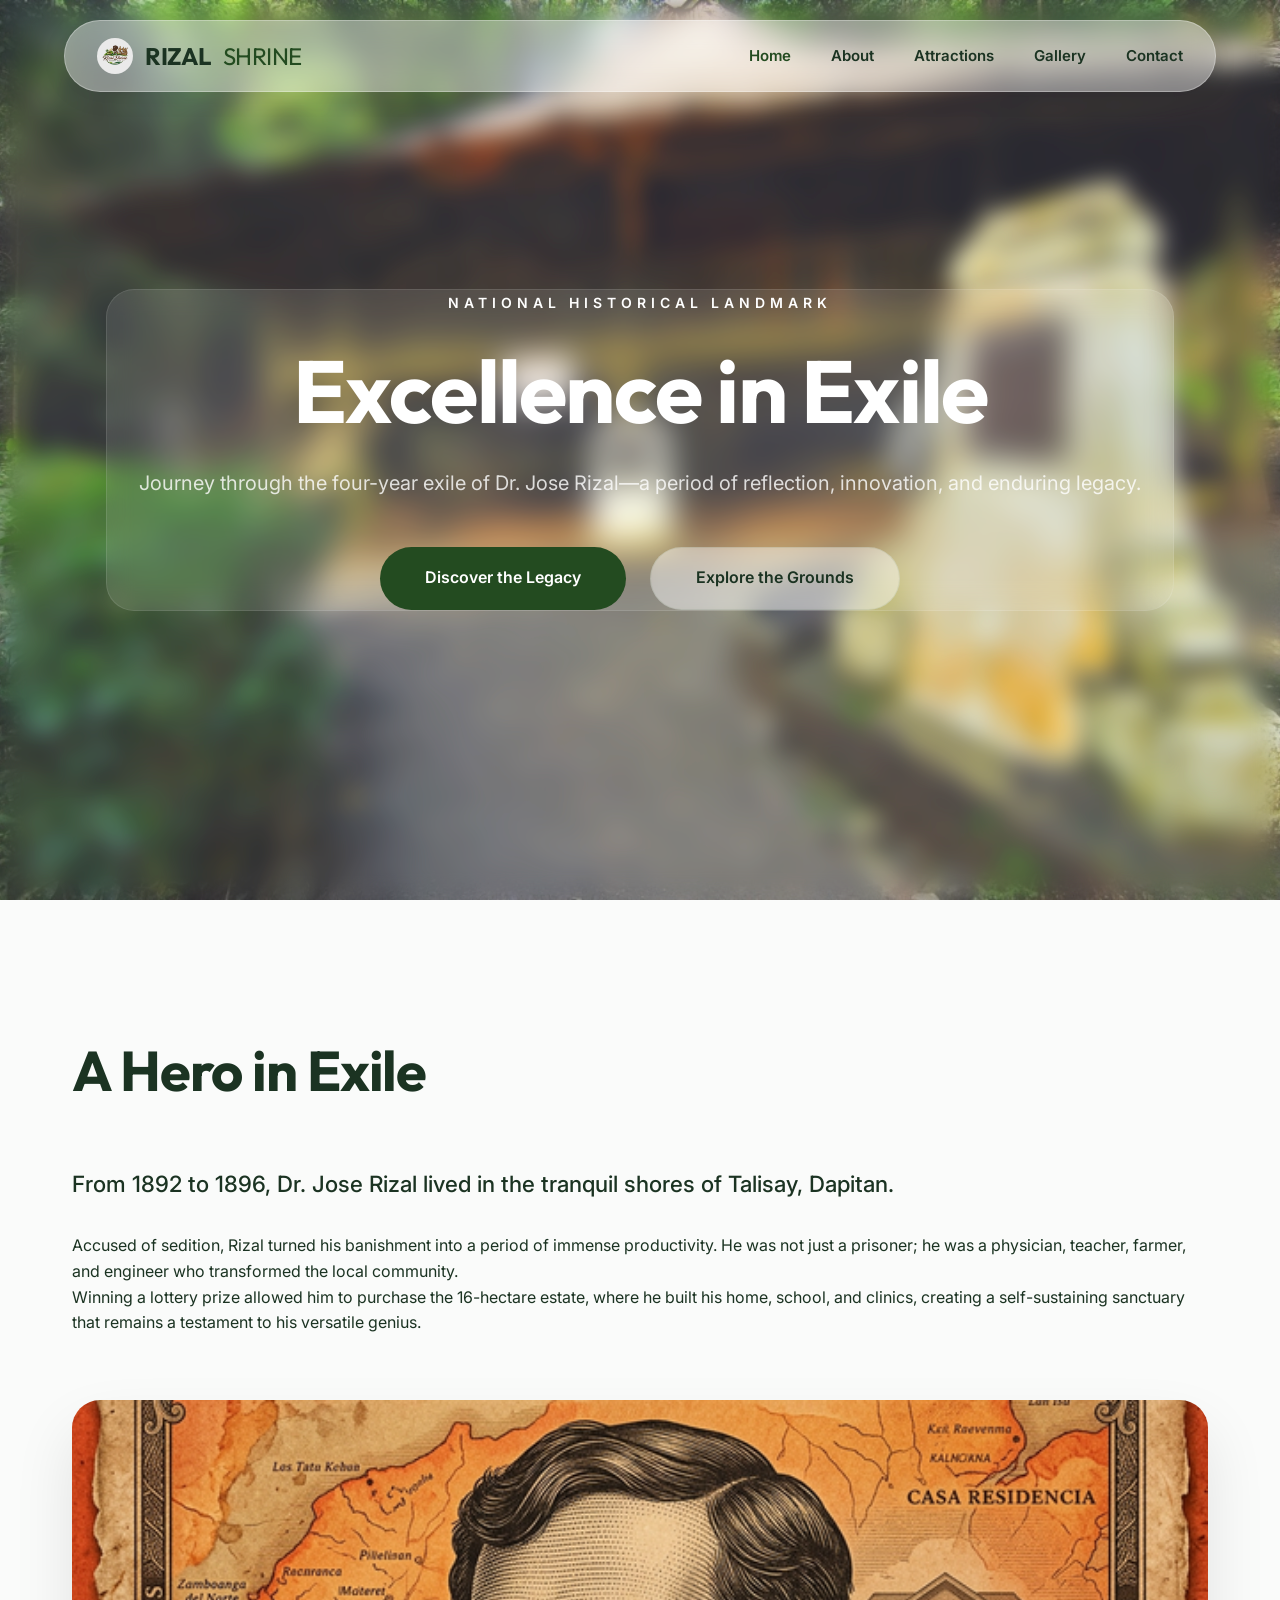
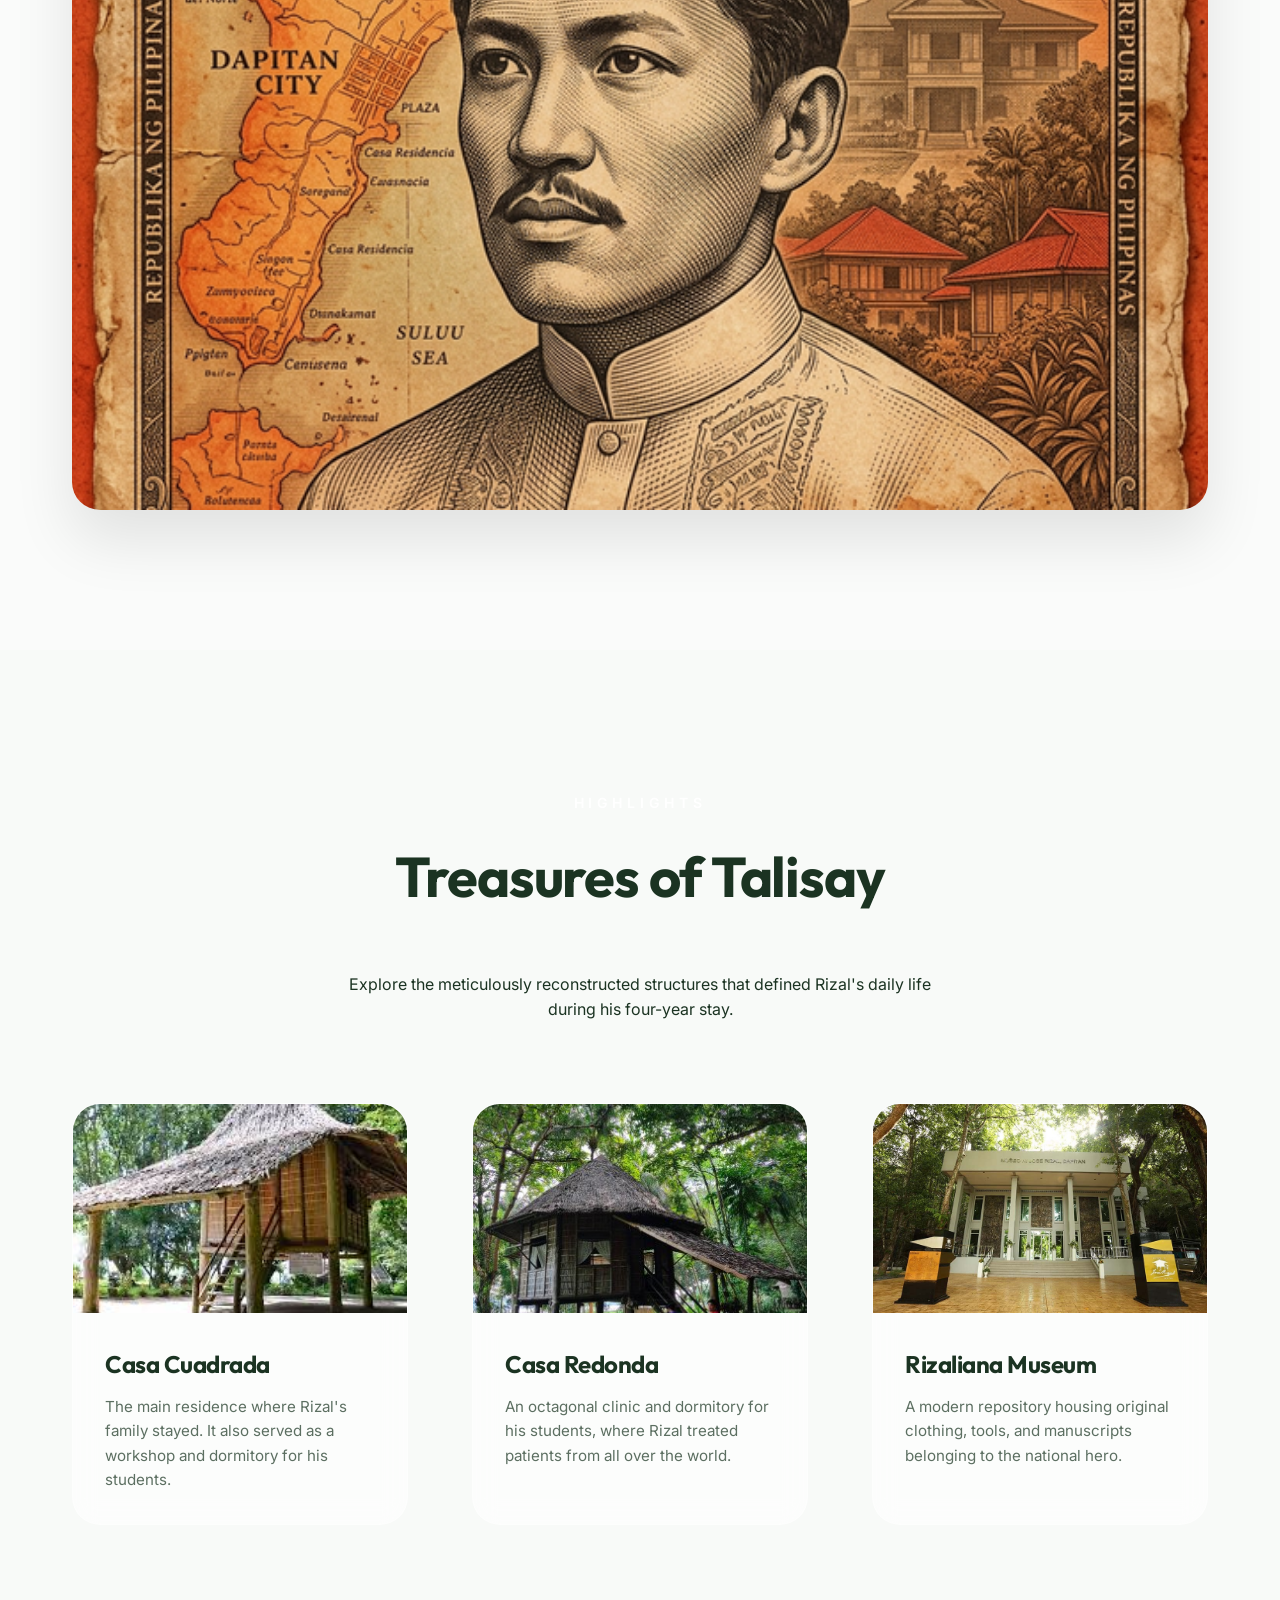
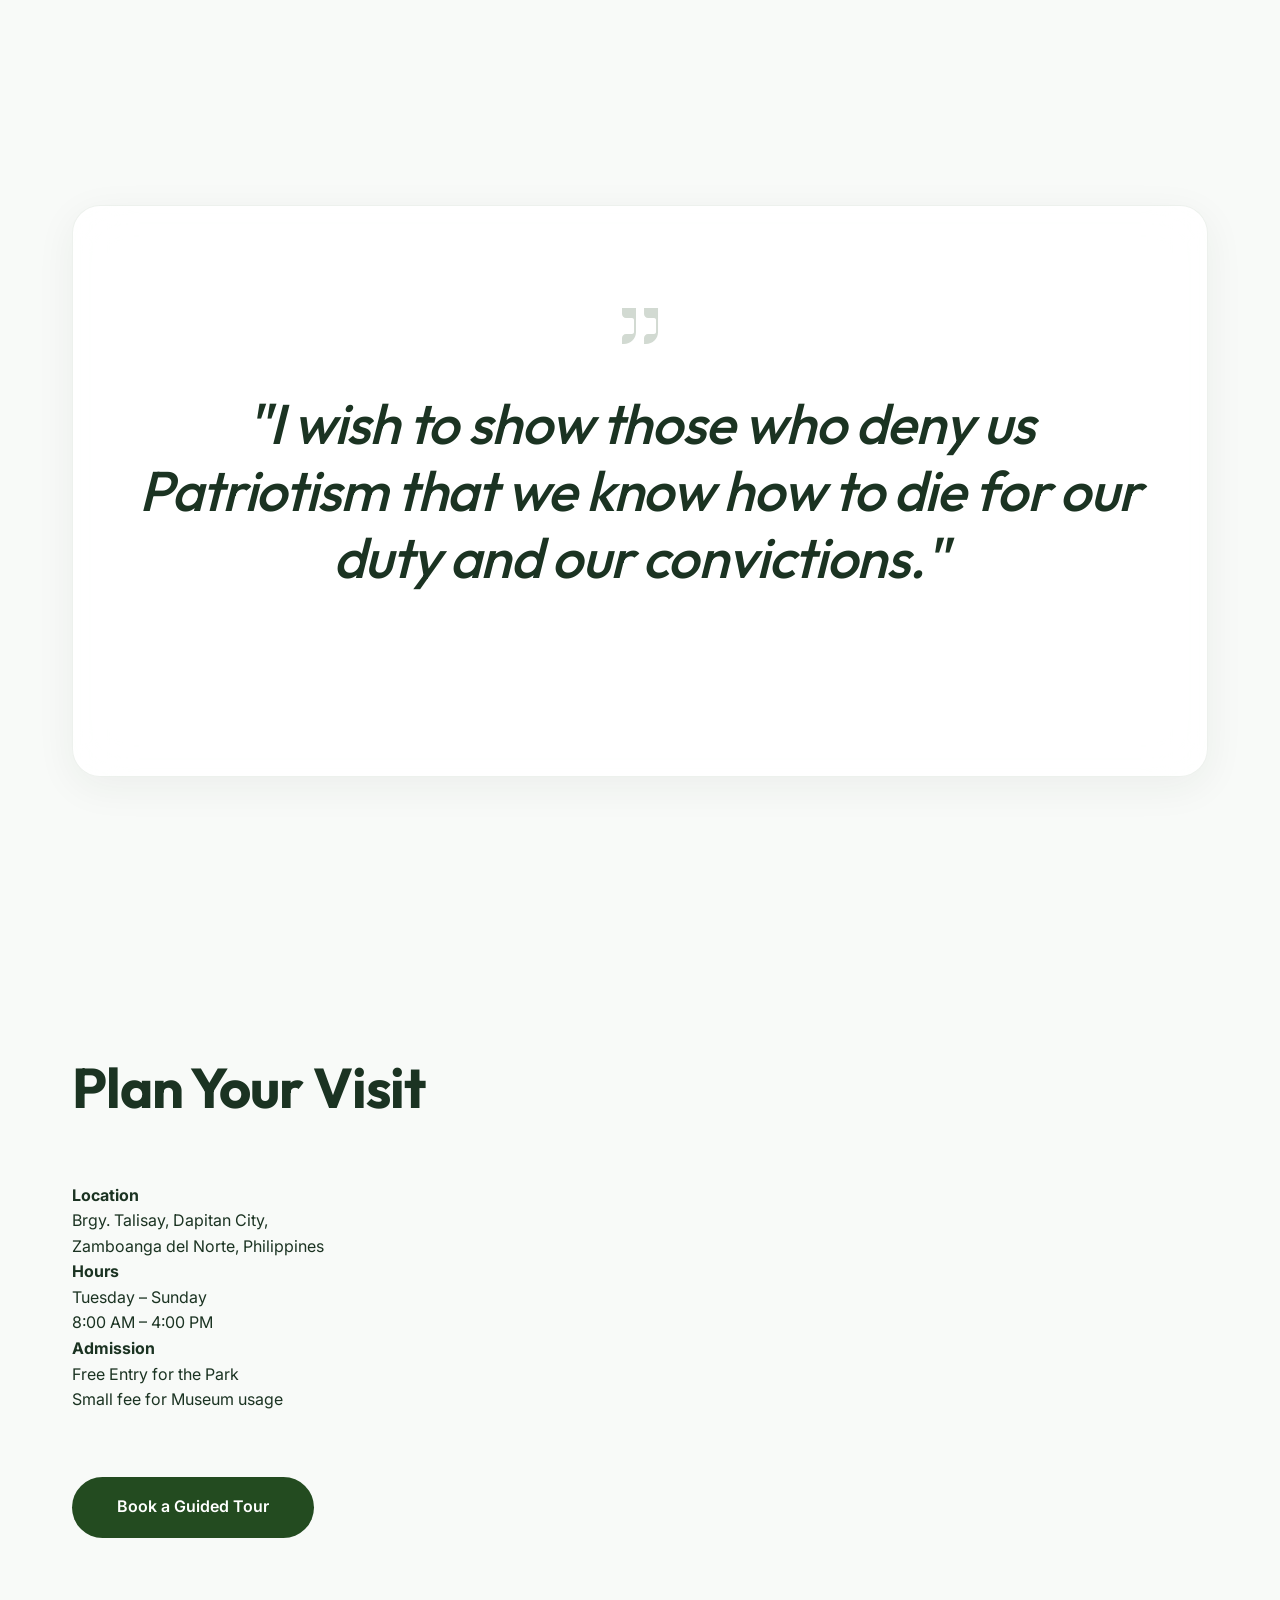
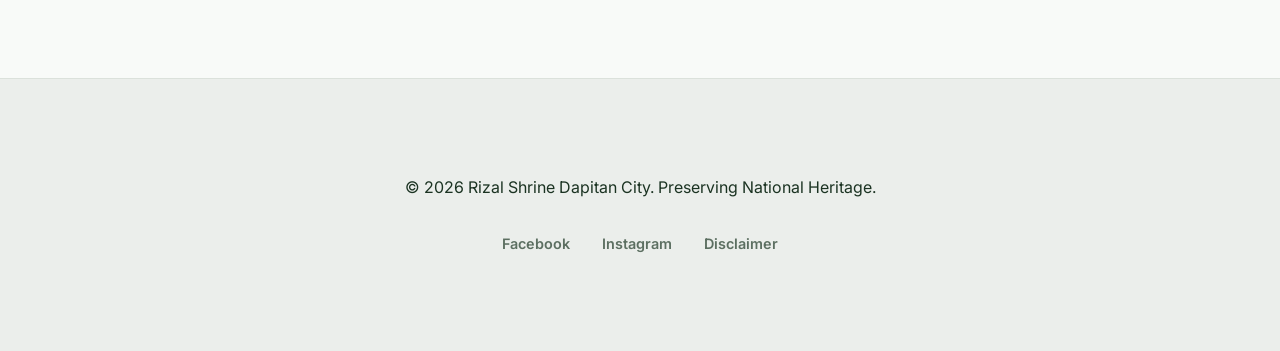
==== index.html @ 05b251b5 "feat: Complete Glassmorphism & Heritage Green UI Overhaul" ====
<!DOCTYPE html>
<html lang="en">

<head>
    <meta charset="UTF-8">
    <meta name="viewport" content="width=device-width, initial-scale=1.0">
    <title>Rizal Shrine | Dapitan City</title>
    <meta name="description"
        content="Explore the historical Rizal Shrine in Dapitan City, the place of exile for Philippine National Hero Dr. Jose Rizal.">
    <!-- Google Fonts -->
    <link rel="preconnect" href="https://fonts.googleapis.com">
    <link rel="preconnect" href="https://fonts.gstatic.com" crossorigin>
    <link href="https://fonts.googleapis.com/css2?family=Inter:wght@400;500;600&family=Outfit:wght@400;600;700&display=swap" rel="stylesheet">
    <link rel="icon" type="image/jpeg" href="images/logo_new.jpg">
    <link rel="stylesheet" href="css/style.css">

    <!-- Open Graph Meta Tags for Messenger Sharing -->
    <meta property="og:title" content="Rizal Shrine | Dapitan City">
    <meta property="og:description" content="Explore the historical sanctuary where Dr. Jose Rizal found excellence in exile.">
    <meta property="og:image" content="images/logo_new.jpg">
    <meta property="og:type" content="website">
</head>

<body>
    <nav class="navbar" id="navbar">
        <div class="container">
            <a href="index.html" class="logo">
                <img src="images/logo_new.jpg" alt="Rizal Shrine Logo" class="nav-logo">
                RIZAL <span>SHRINE</span>
            </a>
            <ul class="nav-links">
                <li><a href="index.html" class="active">Home</a></li>
                <li><a href="about.html">About</a></li>
                <li><a href="attractions.html">Attractions</a></li>
                <li><a href="gallery.html">Gallery</a></li>
                <li><a href="contact.html">Contact</a></li>
            </ul>
        </div>
    </nav>

    <header class="hero" style="background-image: url('images/hero-bg-v2.jpg');">
        <div class="hero-overlay"></div>
        <div class="container hero-content">
            <span class="eyebrow">National Historical Landmark</span>
            <h1>Excellence in Exile</h1>
            <p>Journey through the four-year exile of Dr. Jose Rizal—a period of reflection, innovation, and enduring legacy.</p>
            <div class="hero-actions">
                <a href="about.html" class="btn btn-primary">Discover the Legacy</a>
                <a href="attractions.html" class="btn btn-outline">Explore the Grounds</a>
            </div>
        </div>
    </header>

    <main>
        <section id="history" class="section history">
            <div class="container grid">
                <div class="history-text">
                    <h2 class="section-title">A Hero in Exile</h2>
                    <p class="lead">From 1892 to 1896, Dr. Jose Rizal lived in the tranquil shores of Talisay, Dapitan.
                    </p>
                    <p>Accused of sedition, Rizal turned his banishment into a period of immense productivity. He was
                        not just a prisoner; he was a physician, teacher, farmer, and engineer who transformed the local
                        community.</p>
                    <p>Winning a lottery prize allowed him to purchase the 16-hectare estate, where he built his home,
                        school, and clinics, creating a self-sustaining sanctuary that remains a testament to his
                        versatile genius.</p>
                </div>
                <div class="history-visual">
                    <div class="image-wrapper">
                        <img src="images/hero-in-exile.png" alt="Dr. Jose Rizal Portrait" class="img-responsive">
                    </div>
                </div>
            </div>
        </section>

        <section id="landmarks" class="section landmarks secondary-bg">
            <div class="container">
                <div class="section-header text-center" style="margin-bottom: 5rem;">
                    <span class="eyebrow">Highlights</span>
                    <h2 class="section-title">Treasures of Talisay</h2>
                    <p style="max-width: 600px; margin: 0 auto;">Explore the meticulously reconstructed structures that defined Rizal's daily life during his four-year stay.</p>
                </div>
                <div class="grid grid-3">
                    <div class="card">
                        <div class="card-image">
                            <img src="images/casa-cuadrada.jpg" alt="Casa Cuadrada">
                        </div>
                        <div class="card-content">
                            <h3>Casa Cuadrada</h3>
                            <p>The main residence where Rizal's family stayed. It also served as a workshop and dormitory for his students.</p>
                        </div>
                    </div>
                    <div class="card">
                        <div class="card-image">
                            <img src="images/casa-redonda.jpg" alt="Casa Redonda">
                        </div>
                        <div class="card-content">
                            <h3>Casa Redonda</h3>
                            <p>An octagonal clinic and dormitory for his students, where Rizal treated patients from all over the world.</p>
                        </div>
                    </div>
                    <div class="card">
                        <div class="card-image">
                            <img src="images/museum-v2.jpg" alt="Rizaliana Museum">
                        </div>
                        <div class="card-content">
                            <h3>Rizaliana Museum</h3>
                            <p>A modern repository housing original clothing, tools, and manuscripts belonging to the national hero.</p>
                        </div>
                    </div>
                </div>
            </div>
        </section>

        <!-- Legacy Quote -->
        <section class="section">
            <div class="container text-center">
                <div class="glass" style="padding: 6rem 3rem; border-radius: var(--radius);">
                    <svg width="48" height="48" viewBox="0 0 24 24" fill="var(--accent)" style="margin-bottom: 2rem; opacity: 0.2;">
                        <path d="M14.017 21L14.017 18C14.017 16.8954 14.9125 16 16.0171 16H19.0171C19.5694 16 20.0171 15.5523 20.0171 15V9C20.0171 8.44772 19.5694 8 19.0171 8H16.0171C14.9125 8 14.017 7.10457 14.017 6V3L21.0171 3V15C21.0171 18.3137 18.3308 21 15.0171 21H14.017ZM3 21L3 18C3 16.8954 3.89543 16 5 16H8C8.55228 16 9 15.5523 9 15V9C9 8.44772 8.55228 8 8 8H5C3.89543 8 3 7.10457 3 6V3L10 3V15C10 18.3137 7.31371 21 4 21H3Z"/>
                    </svg>
                    <h2 style="font-size: clamp(2rem, 5vw, 3.5rem); font-style: italic; font-weight: 500; color: var(--primary); margin-bottom: 2rem; line-height: 1.2;">"I wish to show those who deny us Patriotism that we know how to die for our duty and our convictions."</h2>
                    <span class="eyebrow">— Dr. Jose Rizal</span>
                </div>
            </div>
        </section>

        <section id="visitor-info" class="section visitor-info">
            <div class="container">
                <div class="info-card">
                    <h2 class="section-title">Plan Your Visit</h2>
                    <div class="info-grid">
                        <div class="info-item">
                            <h4>Location</h4>
                            <p>Brgy. Talisay, Dapitan City,<br>Zamboanga del Norte, Philippines</p>
                        </div>
                        <div class="info-item">
                            <h4>Hours</h4>
                            <p>Tuesday – Sunday<br>8:00 AM – 4:00 PM</p>
                        </div>
                        <div class="info-item">
                            <h4>Admission</h4>
                            <p>Free Entry for the Park<br>Small fee for Museum usage</p>
                        </div>
                    </div>
                    <div class="cta-banner" style="margin-top: 4rem;">
                        <a href="contact.html" class="btn btn-primary">Book a Guided Tour</a>
                    </div>
                </div>
            </div>
        </section>
    </main>

    <footer class="footer">
        <div class="container text-center">
            <p>&copy; 2026 Rizal Shrine Dapitan City. Preserving National Heritage.</p>
            <div class="social-links">
                
                <a href="#">Facebook</a>
                <a href="#">Instagram</a>
                <a href="disclaimer.html">Disclaimer</a>
                
            </div>
        </div>
    </footer>

    <script src="js/script.js"></script>
</body>

</html>
---- css/style.css ----
:root {
    /* Multi-tone Modern Green Palette */
    --primary: #1B3322; /* Deep Obsidian Green (for text/headings) */
    --accent: #234B20; /* Forest Green (for primary buttons/links) */
    --accent-light: #3D6B39;
    --accent-vibrant: #4CAF50;
    --heritage-brown: #2D1E12; /* Secondary Heritage Brown */
    --bg-sage: #F1F4F1; /* Soft Sage Background */
    --bg: #F8FAF8; /* Clean Off-White Green Tint */
    --text: #1B3322;
    --text-muted: #5C6F61;
    --border: rgba(35, 75, 32, 0.08); /* Green tinted border */
    --glass: rgba(255, 255, 255, 0.88);
    --glass-blur: blur(28px);
    --radius: 28px;
    --shadow: 0 10px 40px rgba(27, 51, 34, 0.06);
    --transition: all 0.5s cubic-bezier(0.4, 0, 0.2, 1);
}

/* Base Styles */
* {
    margin: 0;
    padding: 0;
    box-sizing: border-box;
    -webkit-font-smoothing: antialiased;
}

body {
    font-family: 'Inter', sans-serif;
    color: var(--text);
    background-color: var(--bg);
    /* Organic Green Layering */
    background: radial-gradient(circle at 0% 0%, #D8E6D8 0%, transparent 40%),
                radial-gradient(circle at 100% 100%, #EFEDE9 0%, transparent 40%),
                var(--bg);
    background-attachment: fixed;
    line-height: 1.6;
    overflow-x: hidden;
}

h1, h2, h3, .logo {
    font-family: 'Outfit', sans-serif;
    font-weight: 700;
    letter-spacing: -0.02em;
}

a {
    transition: var(--transition);
    color: inherit;
    text-decoration: none;
}

/* Glass Utility */
.glass {
    background: var(--glass);
    backdrop-filter: var(--glass-blur);
    -webkit-backdrop-filter: var(--glass-blur);
    border: 1px solid var(--border);
    box-shadow: var(--shadow);
}

/* Navbar */
.navbar {
    position: fixed;
    top: 20px;
    left: 50%;
    transform: translateX(-50%);
    width: 90%;
    max-width: 1200px;
    z-index: 1000;
    padding: 1rem 2rem;
    border-radius: 50px;
    transition: var(--transition);
    /* Modern floating glass navbar */
    background: rgba(255, 255, 255, 0.4);
    backdrop-filter: blur(12px);
    border: 1px solid rgba(255, 255, 255, 0.3);
    box-shadow: 0 4px 30px rgba(0, 0, 0, 0.05);
}

.navbar.scrolled {
    background: rgba(255, 255, 255, 0.8);
    top: 10px;
    box-shadow: 0 10px 40px rgba(0, 0, 0, 0.1);
}

.navbar .container {
    display: flex;
    justify-content: space-between;
    align-items: center;
    width: 100%;
    margin: 0;
    padding: 0;
}

.logo {
    font-size: 1.5rem;
    display: flex;
    align-items: center;
    gap: 0.75rem;
    color: var(--primary);
}

.nav-logo {
    height: 36px;
    width: 36px;
    border-radius: 50%;
    object-fit: cover;
}

.nav-links {
    display: flex;
    gap: 2.5rem;
    list-style: none;
}

.nav-links a {
    font-size: 0.9375rem;
    font-weight: 600;
    color: var(--primary);
}

.logo span {
    font-weight: 400;
    color: var(--accent);
}

.nav-links a:hover, .nav-links a.active {
    color: var(--accent);
}

/* Hero */
.hero {
    height: 100vh;
    display: flex;
    align-items: center;
    justify-content: center;
    text-align: center;
    padding: 0 2rem;
    position: relative;
    overflow: hidden;
    background-size: cover;
    background-position: center;
    background-repeat: no-repeat;
}

.hero-overlay {
    position: absolute;
    top: 0; left: 0; width: 100%; height: 100%;
    /* Strong Glass Effect */
    background: rgba(255, 255, 255, 0.15);
    backdrop-filter: blur(12px) saturate(160%);
    -webkit-backdrop-filter: blur(12px) saturate(160%);
    z-index: 0;
}

.hero-content {
    position: relative;
    max-width: 900px;
    z-index: 1;
    background: rgba(255, 255, 255, 0.1);
    backdrop-filter: blur(12px);
    padding: 4.5rem;
    border-radius: var(--radius);
    border: 1px solid rgba(255, 255, 255, 0.1);
    color: white; /* Ensure base color is white */
}

.eyebrow {
    display: inline-block;
    font-weight: 600;
    font-size: 0.875rem;
    text-transform: uppercase;
    letter-spacing: 0.35em;
    color: white;
    margin-bottom: 2rem;
}

h1 {
    font-size: clamp(3rem, 10vw, 5.5rem);
    margin-bottom: 2rem;
    line-height: 1;
    color: white;
}

.hero p {
    font-size: 1.25rem;
    color: rgba(255, 255, 255, 0.8);
    margin-bottom: 3rem;
}

.hero-actions {
    display: flex;
    gap: 1.5rem;
    justify-content: center;
}

/* Buttons */
.btn {
    padding: 1.1rem 2.8rem;
    border-radius: 50px;
    font-weight: 600;
    font-size: 1rem;
    display: inline-flex;
    align-items: center;
    gap: 0.75rem;
    cursor: pointer;
    border: none;
    transition: var(--transition);
}

.btn-primary {
    background: var(--accent);
    color: white;
}

.btn-primary:hover {
    background: var(--accent-light);
    transform: translateY(-4px);
    box-shadow: 0 15px 30px rgba(46, 90, 39, 0.15);
}

.btn-outline {
    background: rgba(255, 255, 255, 0.4);
    backdrop-filter: blur(4px);
    border: 1px solid var(--border);
    color: var(--primary);
}

.btn-outline:hover {
    background: white;
    border-color: var(--primary);
    transform: translateY(-4px);
}

/* Base Utility */
.section {
    padding: 140px 0;
}

.container {
    max-width: 1200px;
    margin: 0 auto;
    padding: 0 2rem;
}

.section-title {
    font-size: 3.5rem;
    margin-bottom: 4rem;
    line-height: 1.1;
    color: var(--primary);
}

.text-center { text-align: center; }

/* Grid System */
.grid {
    display: grid;
    gap: 4rem;
}

@media (min-width: 1024px) {
    .grid-2 { grid-template-columns: 1fr 1fr; }
    .grid-3 { grid-template-columns: repeat(3, 1fr); }
}

/* Landmarks & Cards */
.landmark-grid {
    display: grid;
    grid-template-columns: repeat(auto-fit, minmax(320px, 1fr));
    gap: 3rem;
}

.card {
    background: rgba(255, 255, 255, 0.6);
    backdrop-filter: blur(12px);
    border-radius: var(--radius);
    overflow: hidden;
    transition: var(--transition);
    border: 1px solid rgba(255, 255, 255, 0.3);
}

.card:hover {
    transform: translateY(-12px);
    background: rgba(255, 255, 255, 0.8);
    box-shadow: 0 30px 60px rgba(0, 0, 0, 0.08);
}

.card-image {
    aspect-ratio: 16 / 10;
    overflow: hidden;
}

.card-image img {
    width: 100%;
    height: 100%;
    object-fit: cover;
    transition: transform 0.7s ease;
}

.card:hover .card-image img {
    transform: scale(1.05);
}

.card-content {
    padding: 2rem;
}

.card-content h3 {
    font-size: 1.5rem;
    margin-bottom: 0.75rem;
}

.card-content p {
    color: var(--text-muted);
    font-size: 0.95rem;
}

/* History Section */
.history {
    background: #FAFBFA;
}

.image-wrapper {
    position: relative;
    border-radius: var(--radius);
    overflow: hidden;
    box-shadow: 0 30px 60px rgba(0,0,0,0.1);
    aspect-ratio: 16 / 10;
}

.img-responsive {
    width: 100%;
    height: 100%;
    object-fit: cover;
    display: block;
}

/* Stats Dashboard */
.stat-card {
    background: rgba(255, 255, 255, 0.7);
    backdrop-filter: blur(20px);
    padding: 4rem 2rem;
    border-radius: var(--radius);
    border: 1px solid rgba(255, 255, 255, 0.4);
    box-shadow: var(--shadow);
    transition: var(--transition);
    position: relative;
    overflow: hidden;
}

.stat-card::before {
    content: '';
    position: absolute;
    top: 0; left: 0; width: 100%; height: 6px;
    background: linear-gradient(to right, var(--accent), var(--accent-light));
}

.stat-card:hover {
    transform: translateY(-10px);
    background: white;
    box-shadow: 0 40px 80px rgba(0,0,0,0.06);
}

.stat-number {
    font-size: 5rem;
    font-weight: 700;
    line-height: 1;
    margin-bottom: 1rem;
    background: linear-gradient(135deg, var(--primary) 0%, var(--accent) 100%);
    -webkit-background-clip: text;
    background-clip: text;
    -webkit-text-fill-color: transparent;
    display: block;
}

.stat-label {
    font-size: 0.875rem;
    font-weight: 600;
    text-transform: uppercase;
    letter-spacing: 0.25em;
    color: var(--text-muted);
}

/* Footer */
.footer {
    padding: 6rem 0;
    background: #EBEEEB;
    border-top: 1px solid var(--border);
}

.social-links {
    display: flex;
    justify-content: center;
    gap: 2rem;
    margin-top: 2rem;
}

.social-links a {
    color: var(--text-muted);
    font-size: 0.9rem;
    font-weight: 600;
}

.social-links a:hover {
    color: var(--primary);
}

/* Internal Page Heros */
.hero-small {
    height: 50vh;
    min-height: 400px;
    color: white;
    border-radius: 0 0 var(--radius) var(--radius);
    margin-bottom: -40px;
    z-index: 0;
    display: flex;
    align-items: center;
    justify-content: center;
}

.hero-small h1 {
    color: white;
}

.hero-small p {
    color: rgba(255, 255, 255, 0.7);
}

.hero-small .hero-content {
    background: rgba(255, 255, 255, 0.05);
    border-color: rgba(255, 255, 255, 0.1);
}

/* Gallery Grid */
.gallery-container {
    padding-top: 100px;
    padding-bottom: 100px;
}

.gallery-grid {
    display: grid;
    grid-template-columns: repeat(auto-fill, minmax(380px, 1fr));
    gap: 1rem;
}

.gallery-item {
    position: relative;
    overflow: hidden;
    aspect-ratio: 16/10;
    border-radius: var(--radius);
}

.gallery-item img {
    width: 100%;
    height: 100%;
    object-fit: cover;
    transition: transform 0.6s ease;
}

.gallery-item:hover img {
    transform: scale(1.08);
}

.gallery-item .overlay {
    position: absolute;
    bottom: 0; left: 0; width: 100%;
    padding: 2rem;
    background: linear-gradient(to top, rgba(0,0,0,0.8), transparent);
    color: white;
    opacity: 0;
    transform: translateY(10px);
    transition: var(--transition);
}

.gallery-item:hover .overlay {
    opacity: 1;
    transform: translateY(0);
}

/* Contact */
.contact-container {
    display: grid;
    grid-template-columns: 1fr 1.2fr;
    gap: 6rem;
    align-items: start;
    padding-top: 80px; /* Increased to lower the text */
    padding-bottom: 80px;
}

.contact-form {
    background: rgba(255, 255, 255, 0.88);
    backdrop-filter: blur(28px);
    padding: 3rem;
    border-radius: var(--radius);
    border: 1px solid rgba(35, 75, 32, 0.1);
    box-shadow: var(--shadow);
}

.form-group input, .form-group textarea {
    padding: 1.1rem 1.4rem;
    background: #F1F4F1;
    border: 1px solid transparent;
    border-radius: 12px;
}

.form-group input:focus, .form-group textarea:focus {
    background: white;
    border-color: var(--accent);
}

/* Utilities */
.lead {
    font-size: 1.4rem;
    font-weight: 500;
    color: var(--primary);
    margin-bottom: 2rem;
}

.rounded { border-radius: var(--radius); }
.active { color: var(--accent) !important; }

/* Responsive adjustments */
@media (max-width: 1024px) {
    .contact-container { grid-template-columns: 1fr; gap: 4rem; }
}

@media (max-width: 768px) {
    .section { padding: 80px 0; }
    .hero-actions { flex-direction: column; }
    .btn { width: 100%; justify-content: center; }
}
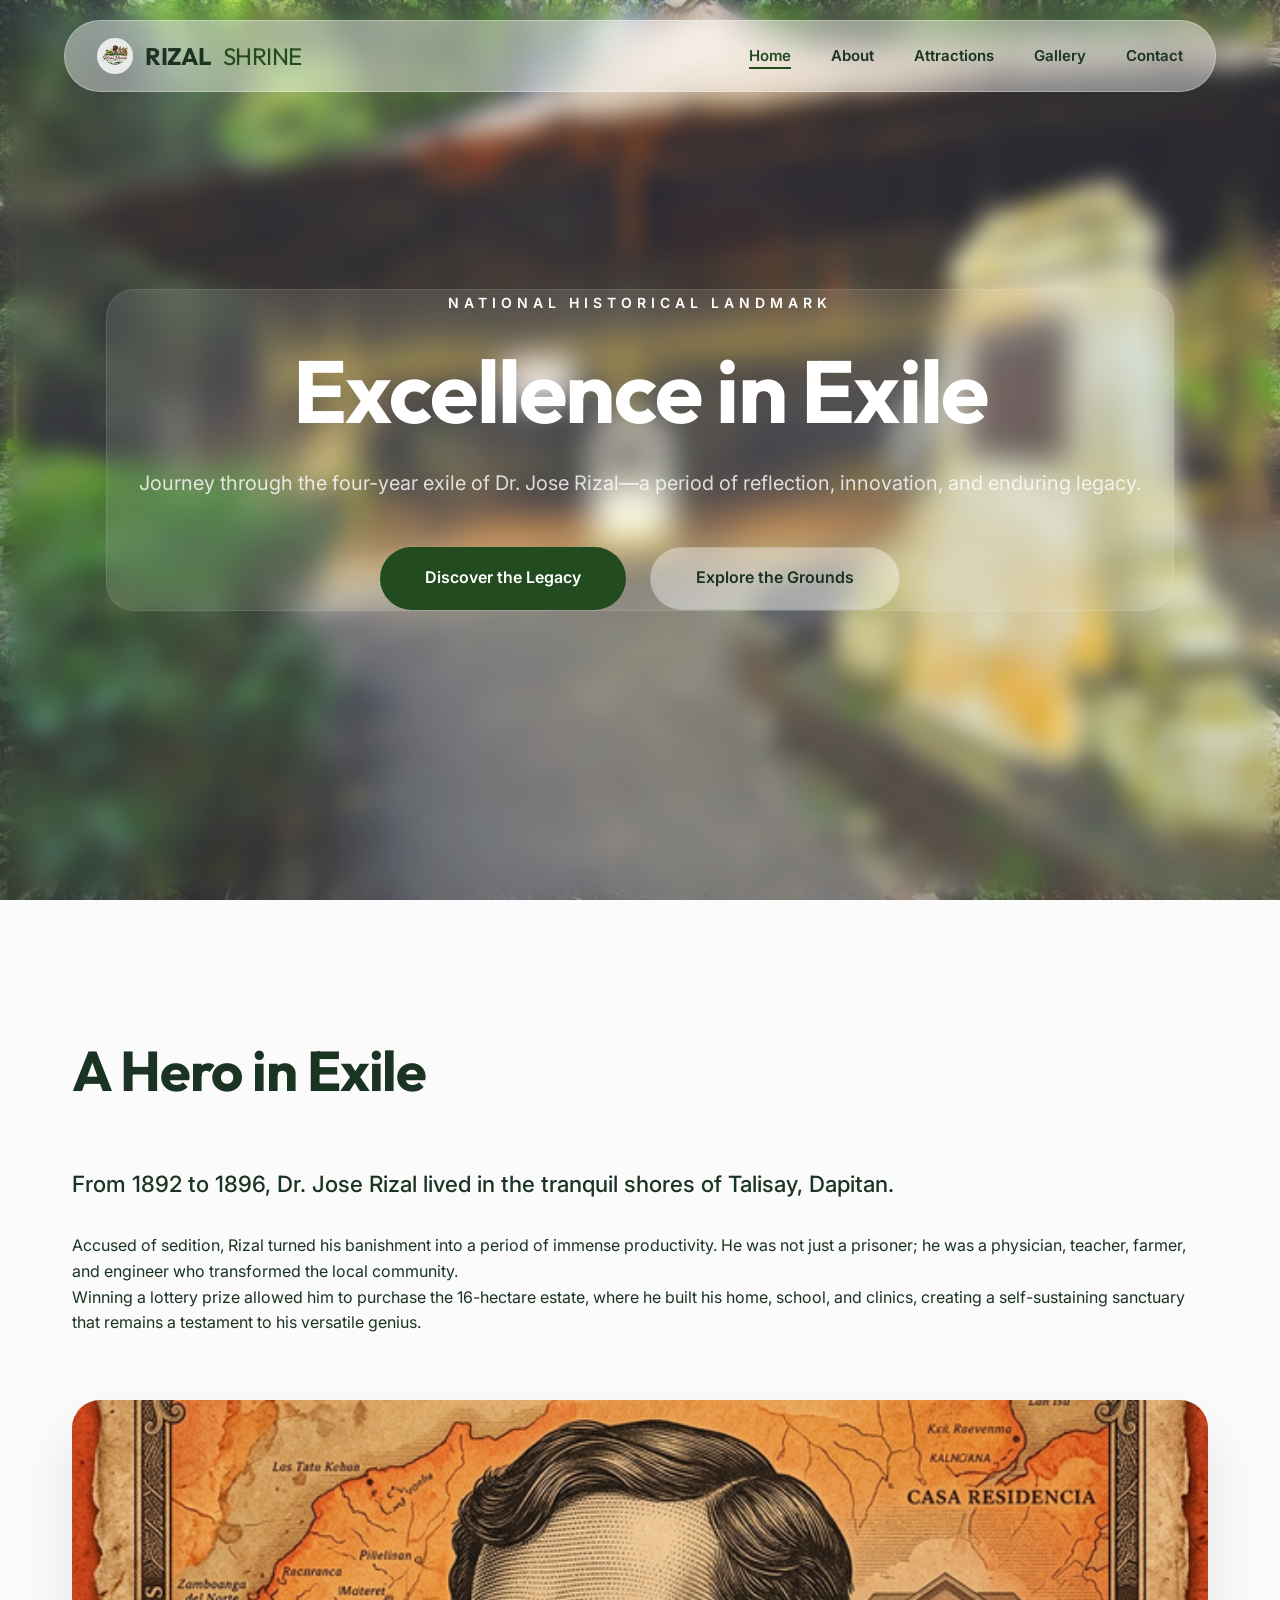
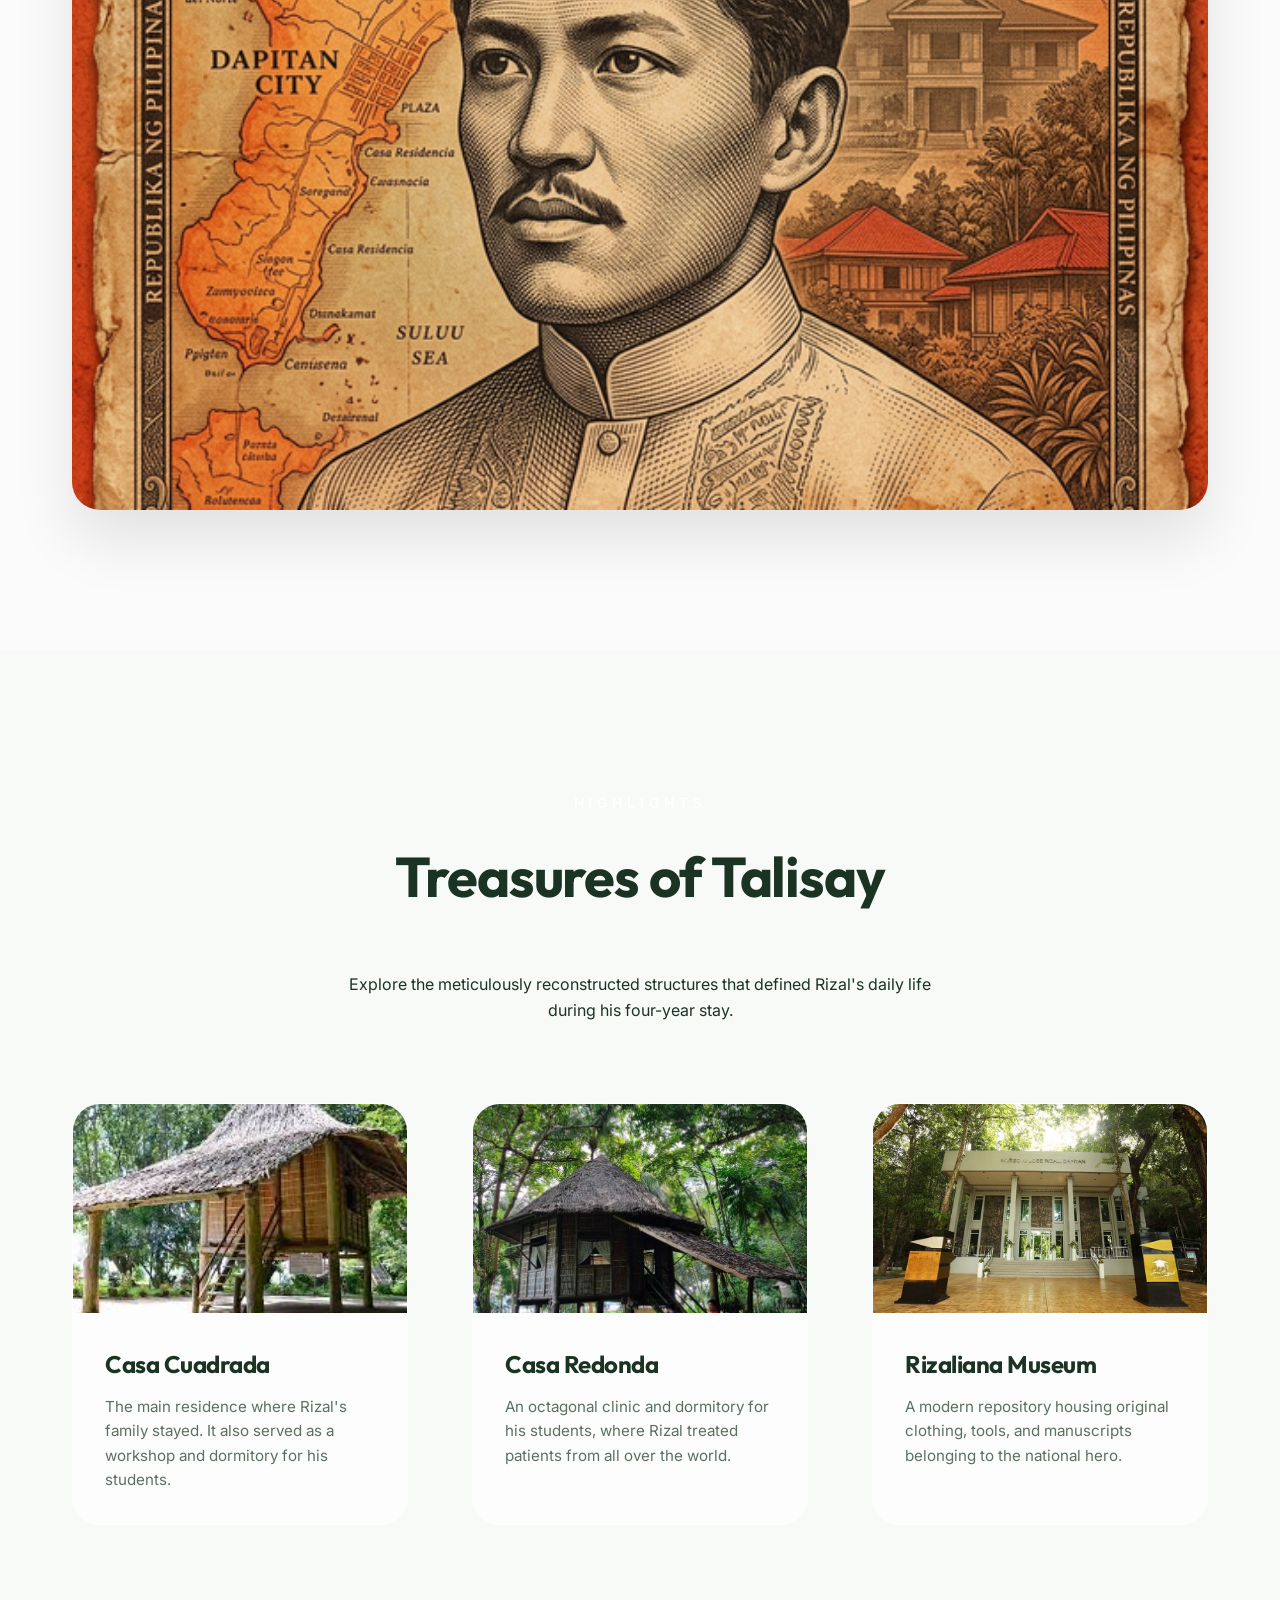
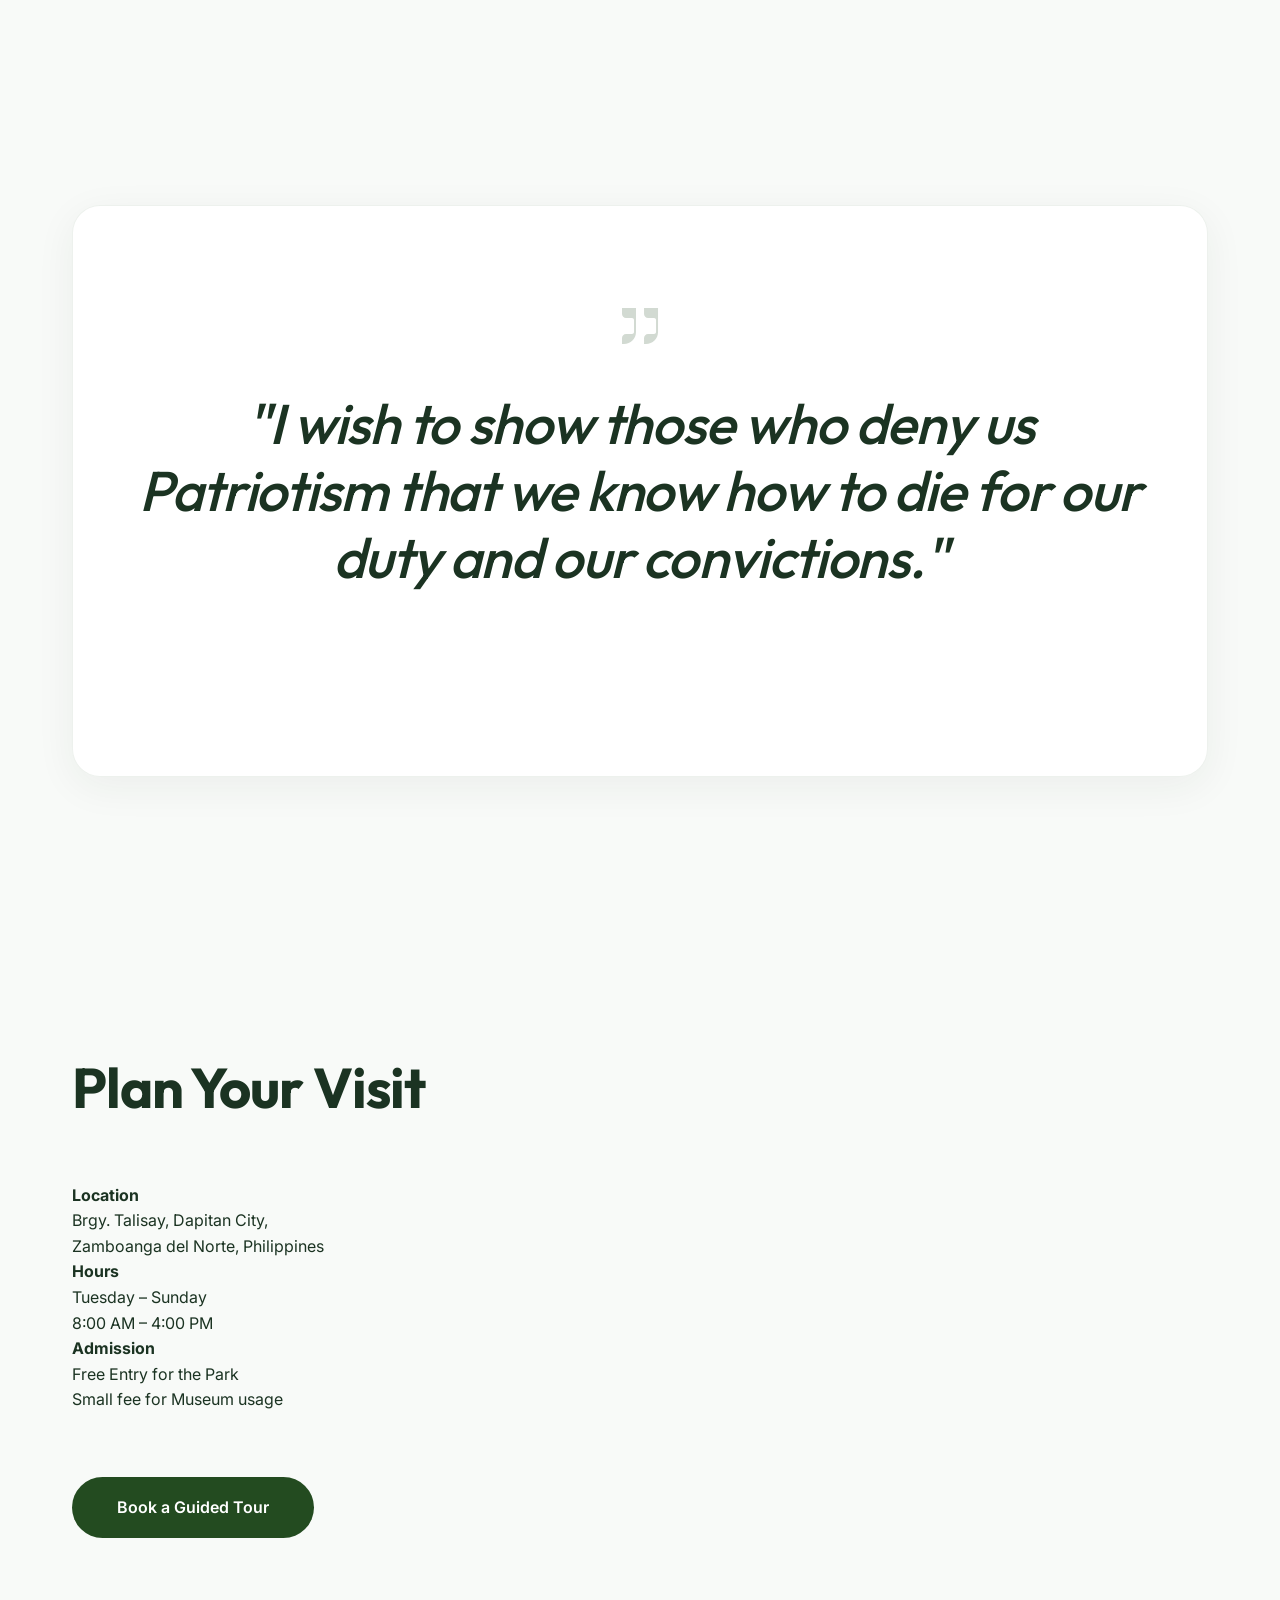
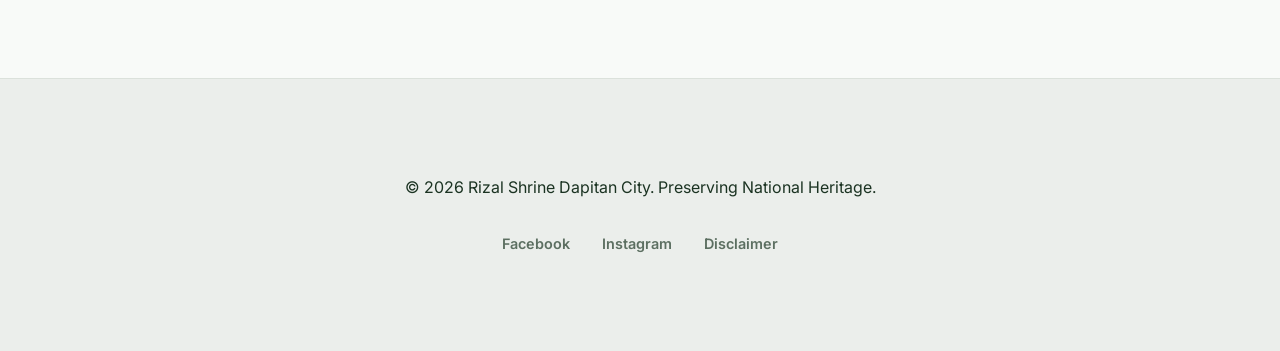
==== commit 916c677d: "Modernized UI, added lightbox gallery, and improved global animations" ====
--- a/index.html
+++ b/index.html
@@ -54,7 +54,7 @@
     <main>
         <section id="history" class="section history">
             <div class="container grid">
-                <div class="history-text">
+                <div class="history-text reveal reveal-left">
                     <h2 class="section-title">A Hero in Exile</h2>
                     <p class="lead">From 1892 to 1896, Dr. Jose Rizal lived in the tranquil shores of Talisay, Dapitan.
                     </p>
@@ -65,7 +65,7 @@
                         school, and clinics, creating a self-sustaining sanctuary that remains a testament to his
                         versatile genius.</p>
                 </div>
-                <div class="history-visual">
+                <div class="history-visual reveal reveal-right">
                     <div class="image-wrapper">
                         <img src="images/hero-in-exile.png" alt="Dr. Jose Rizal Portrait" class="img-responsive">
                     </div>
@@ -75,12 +75,12 @@
 
         <section id="landmarks" class="section landmarks secondary-bg">
             <div class="container">
-                <div class="section-header text-center" style="margin-bottom: 5rem;">
+                <div class="section-header text-center reveal" style="margin-bottom: 5rem;">
                     <span class="eyebrow">Highlights</span>
                     <h2 class="section-title">Treasures of Talisay</h2>
                     <p style="max-width: 600px; margin: 0 auto;">Explore the meticulously reconstructed structures that defined Rizal's daily life during his four-year stay.</p>
                 </div>
-                <div class="grid grid-3">
+                <div class="grid grid-3 stagger">
                     <div class="card">
                         <div class="card-image">
                             <img src="images/casa-cuadrada.jpg" alt="Casa Cuadrada">
--- a/css/style.css
+++ b/css/style.css
@@ -18,6 +18,10 @@
 }
 
 /* Base Styles */
+html {
+    scroll-behavior: smooth;
+}
+
 * {
     margin: 0;
     padding: 0;
@@ -449,65 +453,102 @@
     overflow: hidden;
     aspect-ratio: 16/10;
     border-radius: var(--radius);
+    cursor: pointer;
+    box-shadow: 0 4px 20px rgba(0,0,0,0.05);
+    transition: var(--transition);
+}
+
+.gallery-item:hover {
+    transform: translateY(-8px);
+    box-shadow: 0 20px 40px rgba(27, 51, 34, 0.12);
 }
 
 .gallery-item img {
     width: 100%;
     height: 100%;
     object-fit: cover;
-    transition: transform 0.6s ease;
+    transition: transform 1.2s cubic-bezier(0.2, 1, 0.3, 1);
 }
 
 .gallery-item:hover img {
-    transform: scale(1.08);
+    transform: scale(1.1) rotate(1deg);
 }
 
 .gallery-item .overlay {
     position: absolute;
-    bottom: 0; left: 0; width: 100%;
-    padding: 2rem;
-    background: linear-gradient(to top, rgba(0,0,0,0.8), transparent);
+    inset: 0;
+    display: flex;
+    align-items: flex-end;
+    padding: 2.5rem;
+    background: linear-gradient(to top, rgba(27, 51, 34, 0.8), transparent 60%);
     color: white;
     opacity: 0;
-    transform: translateY(10px);
-    transition: var(--transition);
+    transition: all 0.5s cubic-bezier(0.4, 0, 0.2, 1);
 }
 
 .gallery-item:hover .overlay {
     opacity: 1;
+}
+
+
+.gallery-item .overlay h4 {
+    transform: translateY(20px);
+    transition: all 0.5s 0.1s cubic-bezier(0.4, 0, 0.2, 1);
+}
+
+.gallery-item:hover .overlay h4 {
     transform: translateY(0);
 }
 
-/* Contact */
+.contact-section {
+    position: relative;
+    padding-top: 140px;
+    padding-bottom: 140px;
+    background-size: cover;
+    background-position: center;
+    background-attachment: fixed;
+    overflow: hidden;
+}
+
 .contact-container {
+    position: relative;
+    z-index: 1;
     display: grid;
     grid-template-columns: 1fr 1.2fr;
     gap: 6rem;
-    align-items: start;
-    padding-top: 80px; /* Increased to lower the text */
-    padding-bottom: 80px;
+    align-items: center;
 }
 
 .contact-form {
-    background: rgba(255, 255, 255, 0.88);
-    backdrop-filter: blur(28px);
-    padding: 3rem;
+    background: rgba(255, 255, 255, 0.45);
+    backdrop-filter: blur(28px) saturate(180%);
+    -webkit-backdrop-filter: blur(28px) saturate(180%);
+    padding: 3.5rem;
     border-radius: var(--radius);
-    border: 1px solid rgba(35, 75, 32, 0.1);
-    box-shadow: var(--shadow);
-}
+    border: 1px solid rgba(255, 255, 255, 0.4);
+    box-shadow: 0 40px 100px rgba(0, 0, 0, 0.1);
+}
+
 
 .form-group input, .form-group textarea {
     padding: 1.1rem 1.4rem;
-    background: #F1F4F1;
-    border: 1px solid transparent;
+    background: rgba(255, 255, 255, 0.4);
+    backdrop-filter: blur(8px);
+    border: 1px solid rgba(255, 255, 255, 0.3);
     border-radius: 12px;
+    width: 100%;
+    color: var(--primary);
+    font-family: inherit;
+    transition: var(--transition);
 }
 
 .form-group input:focus, .form-group textarea:focus {
-    background: white;
+    background: rgba(255, 255, 255, 0.8);
     border-color: var(--accent);
-}
+    box-shadow: 0 0 20px rgba(76, 175, 80, 0.15);
+    outline: none;
+}
+
 
 /* Utilities */
 .lead {
@@ -529,4 +570,220 @@
     .section { padding: 80px 0; }
     .hero-actions { flex-direction: column; }
     .btn { width: 100%; justify-content: center; }
+}
+
+/* --- Global Animation System --- */
+
+/* Reveal Core */
+.reveal {
+    opacity: 0;
+    transition: all 1s cubic-bezier(0.2, 1, 0.3, 1);
+    will-change: transform, opacity;
+}
+
+.reveal-up { transform: translateY(40px); }
+.reveal-down { transform: translateY(-40px); }
+.reveal-left { transform: translateX(40px); }
+.reveal-right { transform: translateX(-40px); }
+.reveal-scale { transform: scale(0.9); }
+
+.revealed {
+    opacity: 1 !important;
+    transform: translate(0) scale(1) !important;
+}
+
+/* Staggered Children Logic */
+.stagger > * {
+    opacity: 0;
+    transform: translateY(20px);
+    transition: all 0.8s cubic-bezier(0.2, 1, 0.3, 1);
+}
+
+.stagger.revealed > * {
+    opacity: 1;
+    transform: translateY(0);
+}
+
+.stagger.revealed > *:nth-child(1) { transition-delay: 0.1s; }
+.stagger.revealed > *:nth-child(2) { transition-delay: 0.2s; }
+.stagger.revealed > *:nth-child(3) { transition-delay: 0.3s; }
+.stagger.revealed > *:nth-child(4) { transition-delay: 0.4s; }
+.stagger.revealed > *:nth-child(5) { transition-delay: 0.5s; }
+
+/* Hero Entrance Animations */
+@keyframes heroFadeIn {
+    from { opacity: 0; transform: translateY(30px); filter: blur(10px); }
+    to { opacity: 1; transform: translateY(0); filter: blur(0); }
+}
+
+@keyframes heroContentShift {
+    from { transform: scale(1.1); }
+    to { transform: scale(1); }
+}
+
+.hero-content > * {
+    animation: heroFadeIn 1.2s cubic-bezier(0.2, 1, 0.3, 1) both;
+}
+
+.hero-content .eyebrow { animation-delay: 0.2s; }
+.hero-content h1 { animation-delay: 0.4s; }
+.hero-content p { animation-delay: 0.6s; }
+.hero-content .hero-actions { animation-delay: 0.8s; }
+
+.hero {
+    overflow: hidden;
+}
+
+.hero-overlay {
+    animation: heroContentShift 3s ease-out;
+}
+
+/* Interactive Navigation Underline */
+.nav-links a {
+    position: relative;
+    padding-bottom: 4px;
+}
+
+.nav-links a::after {
+    content: '';
+    position: absolute;
+    bottom: 0;
+    left: 0;
+    width: 0;
+    height: 2px;
+    background: var(--accent);
+    transition: width 0.4s cubic-bezier(0.2, 1, 0.3, 1);
+}
+
+.nav-links a:hover::after,
+.nav-links a.active::after {
+    width: 100%;
+}
+
+/* Hover Improvements for Cards */
+.card {
+    transition: all 0.5s cubic-bezier(0.2, 1, 0.3, 1);
+    border: 1px solid rgba(255, 255, 255, 0.3);
+}
+
+.card:hover {
+    border-color: var(--accent);
+    transform: translateY(-12px) scale(1.02);
+}
+
+.card:hover .card-image img {
+    transform: scale(1.1);
+}
+
+/* Glass Float Animation */
+.glass-float {
+    animation: float 6s ease-in-out infinite;
+}
+
+@keyframes float {
+    0%, 100% { transform: translateY(0); }
+    50% { transform: translateY(-15px); }
+}
+
+/* Lightbox Styles Refined */
+.lightbox {
+    position: fixed;
+    top: 0;
+    left: 0;
+    width: 100%;
+    height: 100%;
+    background: rgba(0, 0, 0, 0); /* Start transparent */
+    backdrop-filter: blur(0px) saturate(100%); /* Start without blur */
+    -webkit-backdrop-filter: blur(0px) saturate(100%);
+    z-index: 2000;
+    display: flex; /* Always flex but invisible */
+    visibility: hidden;
+    opacity: 0;
+    align-items: center;
+    justify-content: center;
+    padding: 2rem;
+    transition: all 0.6s cubic-bezier(0.4, 0, 0.2, 1);
+    pointer-events: none;
+}
+
+.lightbox.active {
+    background: rgba(0, 0, 0, 0.92);
+    backdrop-filter: blur(24px) saturate(180%);
+    -webkit-backdrop-filter: blur(24px) saturate(180%);
+    visibility: visible;
+    opacity: 1;
+    pointer-events: auto;
+}
+
+.lightbox-content {
+    position: relative;
+    max-width: 90%;
+    max-height: 85vh;
+    display: flex;
+    flex-direction: column;
+    align-items: center;
+    gap: 1.5rem;
+    perspective: 1000px;
+}
+
+.lightbox-caption {
+    color: white;
+    font-size: 1.75rem;
+    font-family: 'Outfit', sans-serif;
+    text-align: center;
+    opacity: 0;
+    transform: translateY(-20px);
+    transition: all 0.5s 0.2s cubic-bezier(0.4, 0, 0.2, 1);
+}
+
+.lightbox.active .lightbox-caption {
+    opacity: 1;
+    transform: translateY(0);
+}
+
+.lightbox-img {
+    max-width: 100%;
+    max-height: 70vh;
+    object-fit: contain;
+    border-radius: 16px;
+    box-shadow: 0 40px 100px rgba(0,0,0,0.8);
+    background: rgba(255,255,255,0.02);
+    transform: scale(0.9) translateZ(-50px);
+    opacity: 0;
+    transition: all 0.6s 0.1s cubic-bezier(0.34, 1.56, 0.64, 1); /* Custom elastic bounce-back */
+}
+
+.lightbox.active .lightbox-img {
+    transform: scale(1) translateZ(0);
+    opacity: 1;
+}
+
+.lightbox-close {
+    position: absolute;
+    top: 3rem;
+    right: 3rem;
+    color: white;
+    font-size: 3rem;
+    cursor: pointer;
+    line-height: 1;
+    opacity: 0;
+    transform: scale(0.5) rotate(90deg);
+    transition: all 0.5s 0.4s cubic-bezier(0.4, 0, 0.2, 1);
+    z-index: 2001;
+}
+
+.lightbox.active .lightbox-close {
+    opacity: 0.7;
+    transform: scale(1) rotate(0deg);
+}
+
+.lightbox-close:hover {
+    transform: scale(1.1);
+    opacity: 1;
+    color: var(--accent-vibrant);
+    filter: drop-shadow(0 0 15px rgba(76, 175, 80, 0.6));
+}
+
+body.lightbox-open {
+    overflow: hidden;
 }
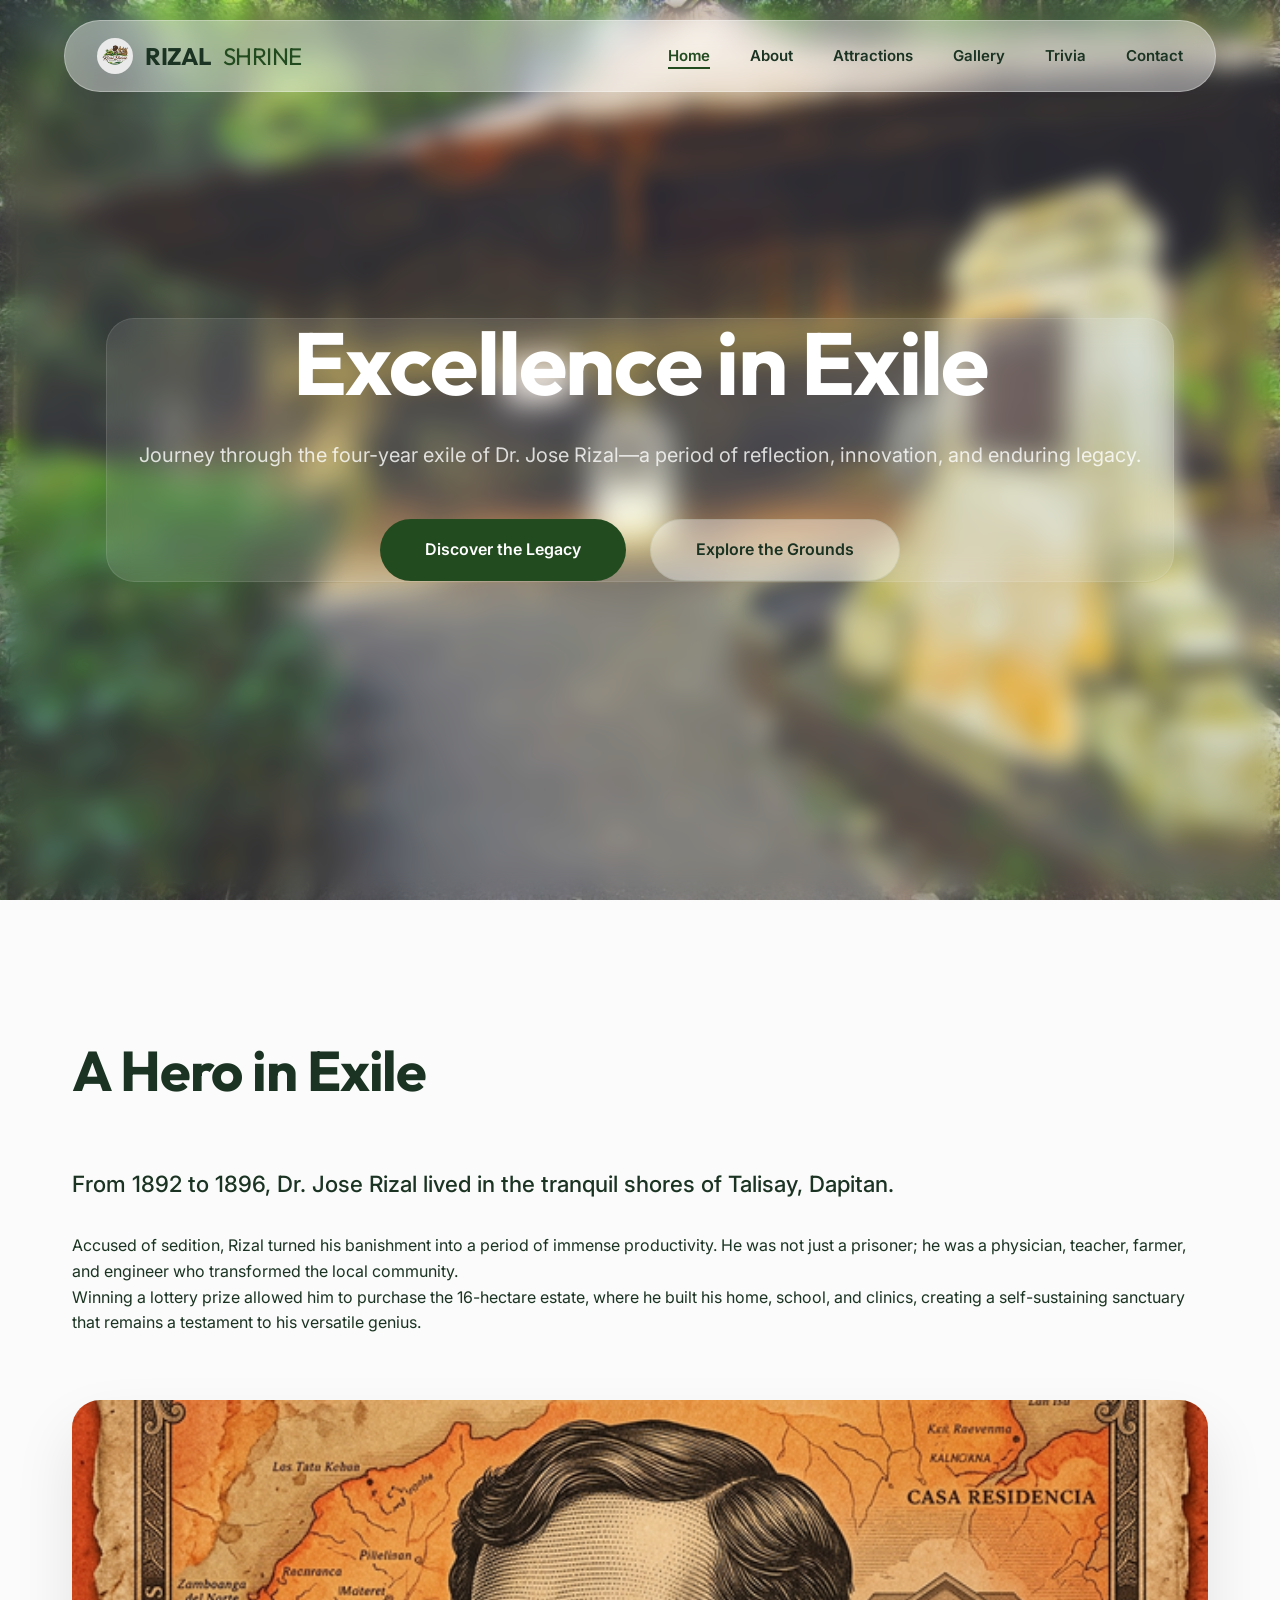
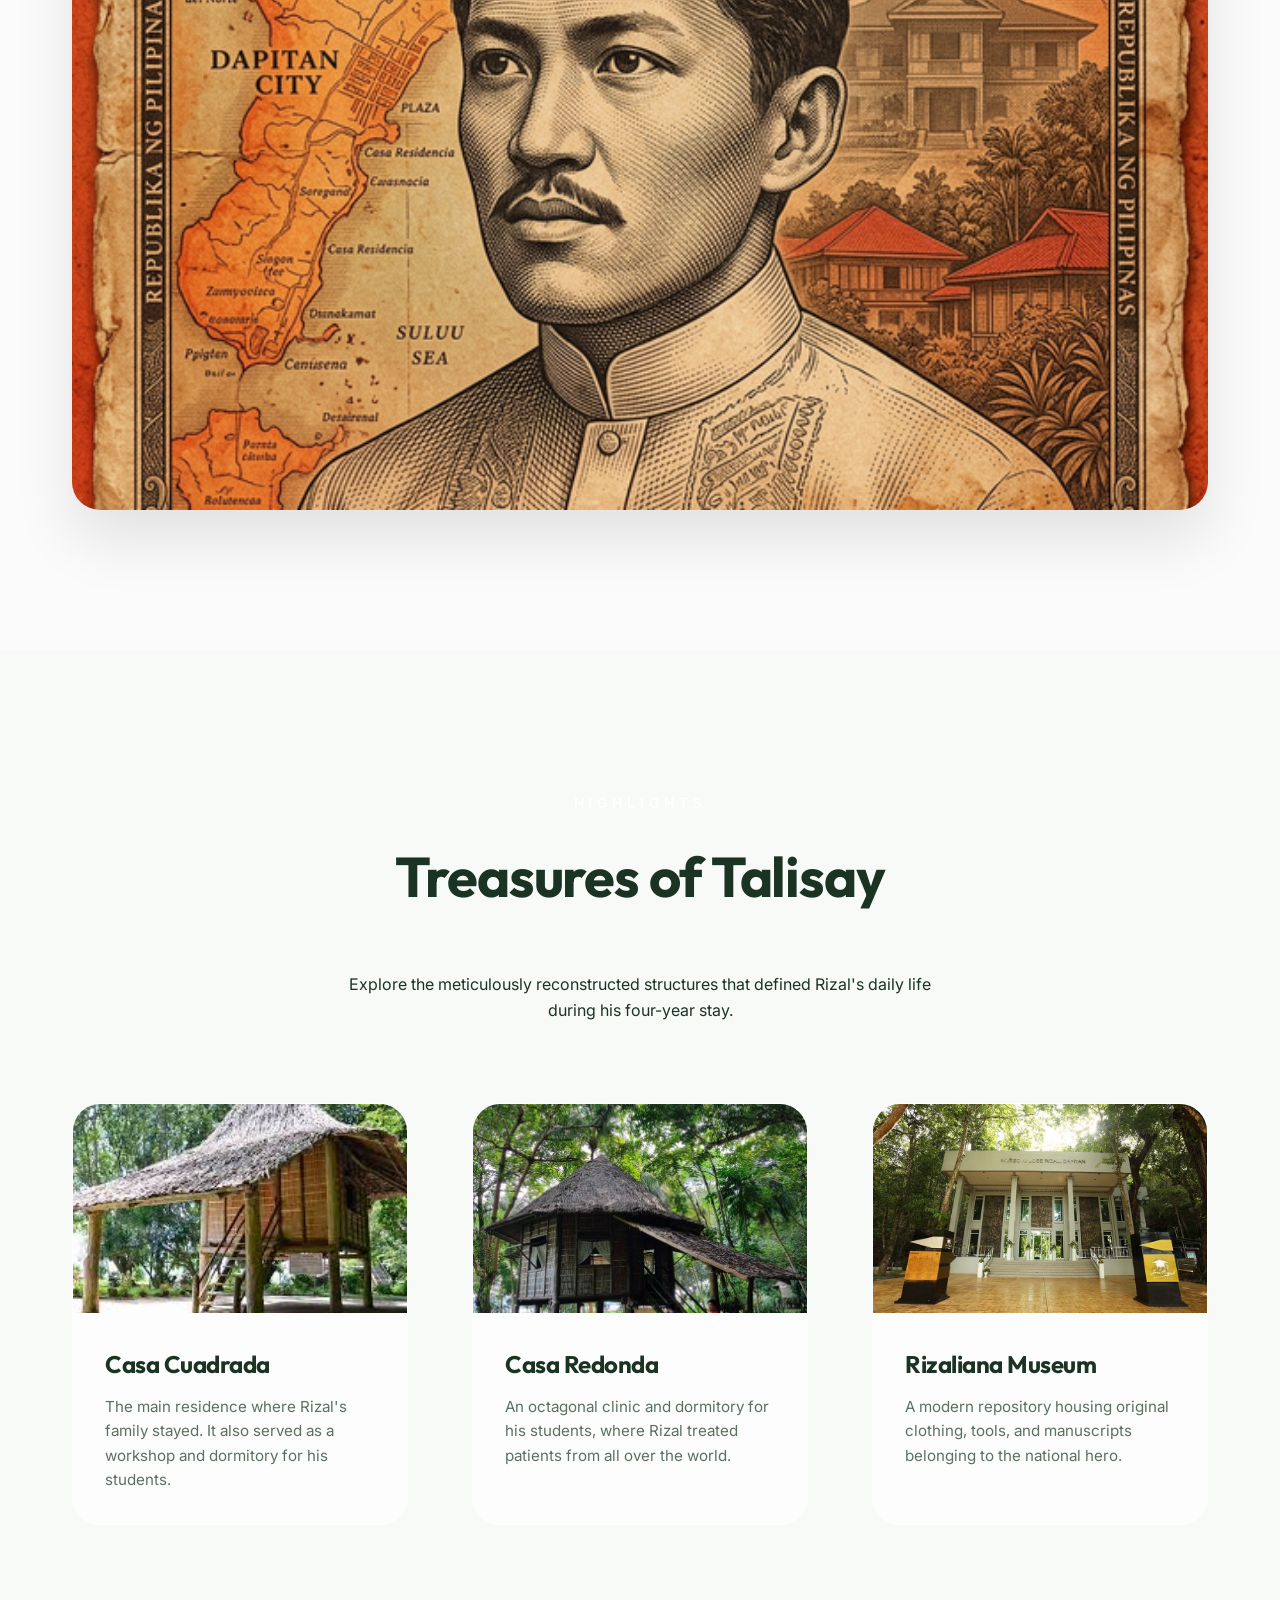
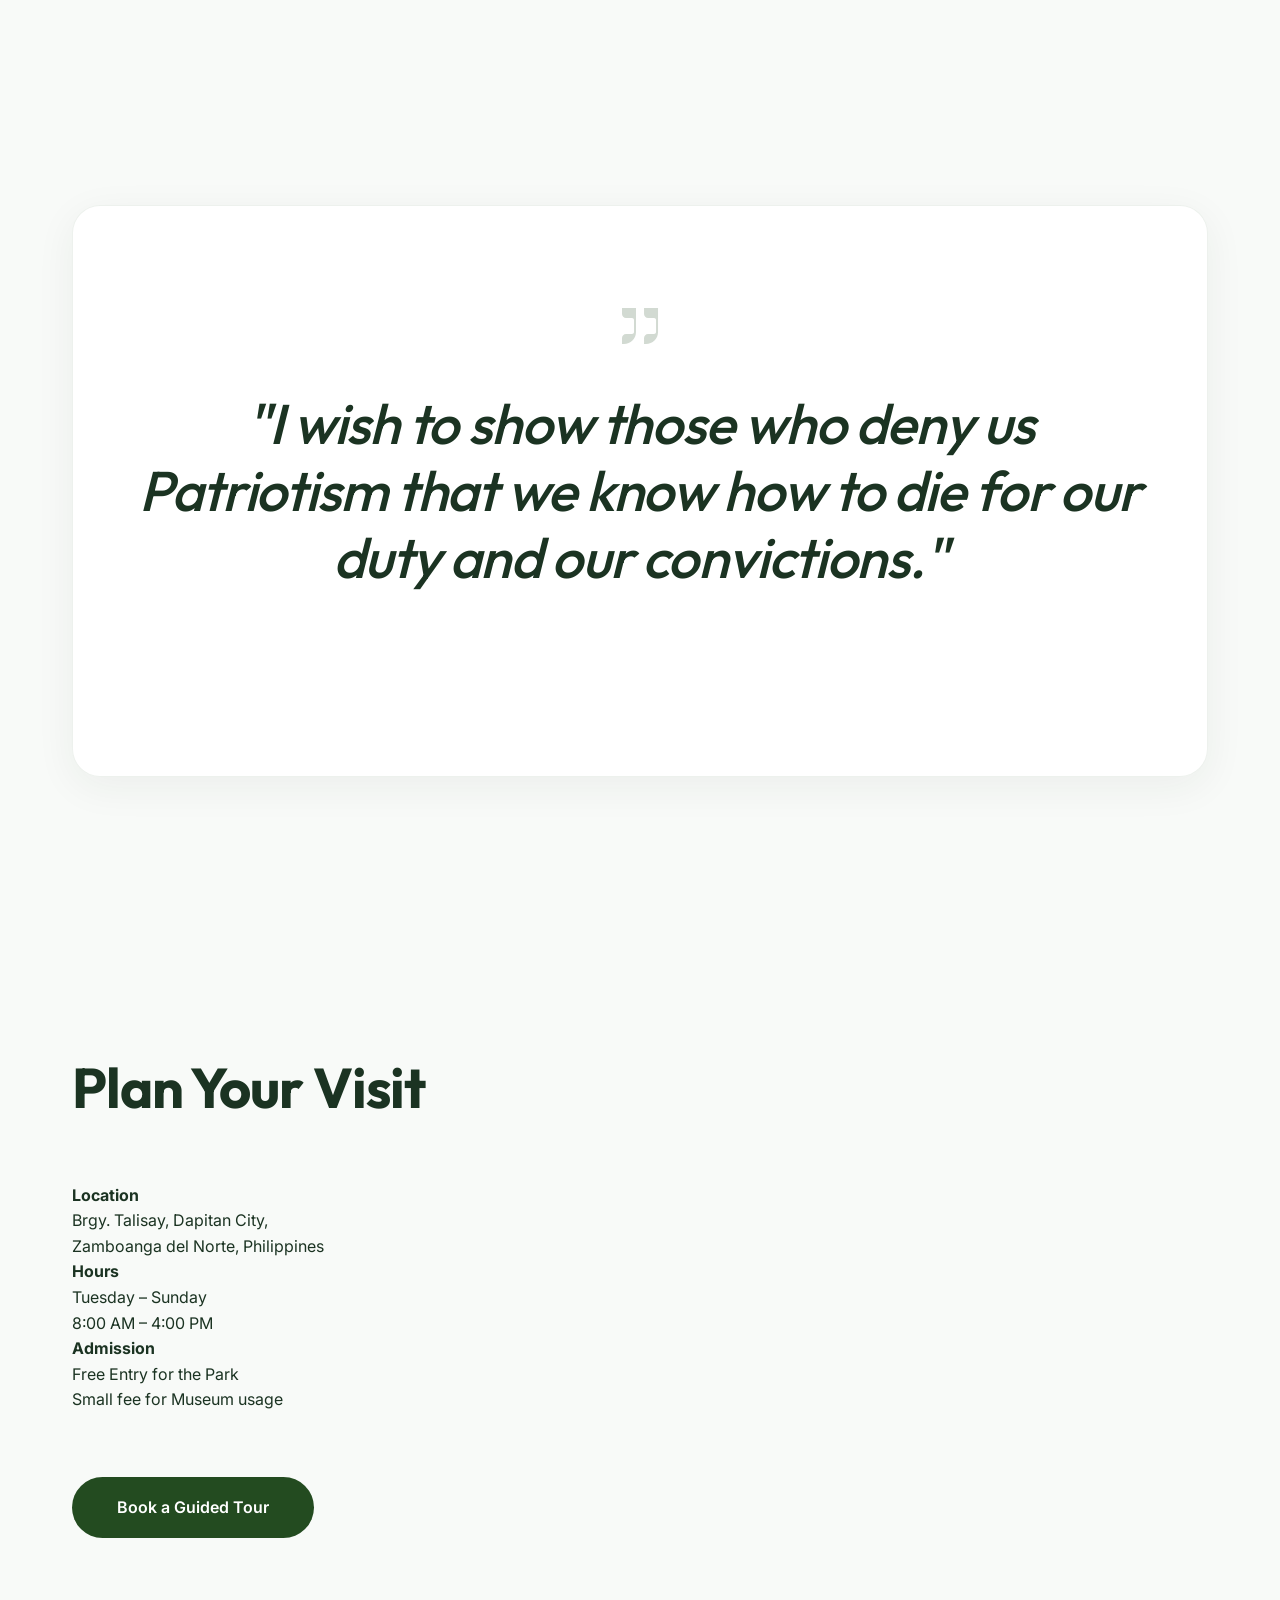
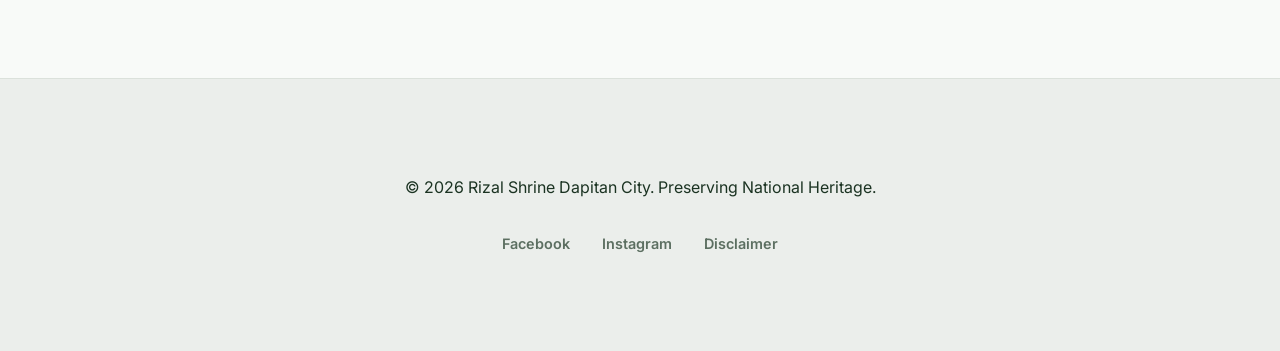
==== commit 94c51d9f: "Remove National Historical Landmark eyebrow from hero section" ====
--- a/index.html
+++ b/index.html
@@ -33,6 +33,7 @@
                 <li><a href="about.html">About</a></li>
                 <li><a href="attractions.html">Attractions</a></li>
                 <li><a href="gallery.html">Gallery</a></li>
+                <li><a href="trivia.html">Trivia</a></li>
                 <li><a href="contact.html">Contact</a></li>
             </ul>
         </div>
@@ -41,7 +42,6 @@
     <header class="hero" style="background-image: url('images/hero-bg-v2.jpg');">
         <div class="hero-overlay"></div>
         <div class="container hero-content">
-            <span class="eyebrow">National Historical Landmark</span>
             <h1>Excellence in Exile</h1>
             <p>Journey through the four-year exile of Dr. Jose Rizal—a period of reflection, innovation, and enduring legacy.</p>
             <div class="hero-actions">
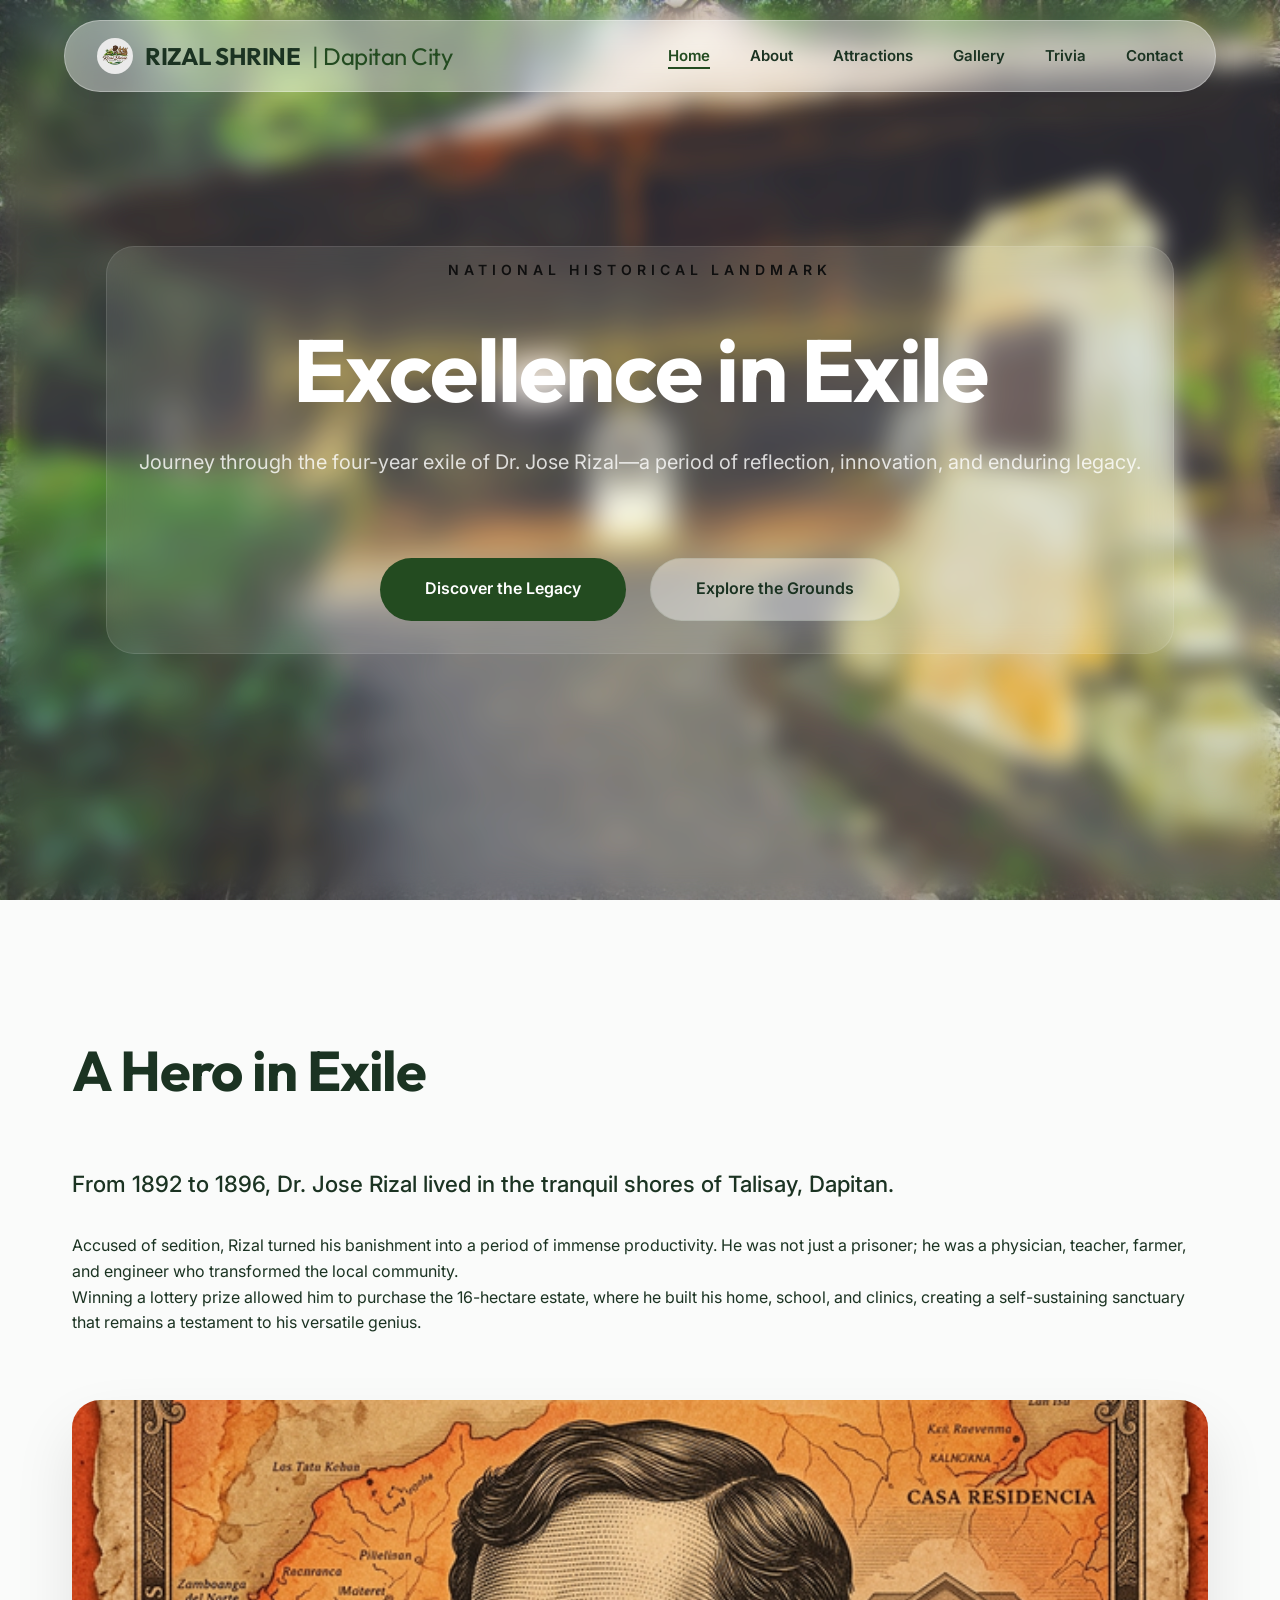
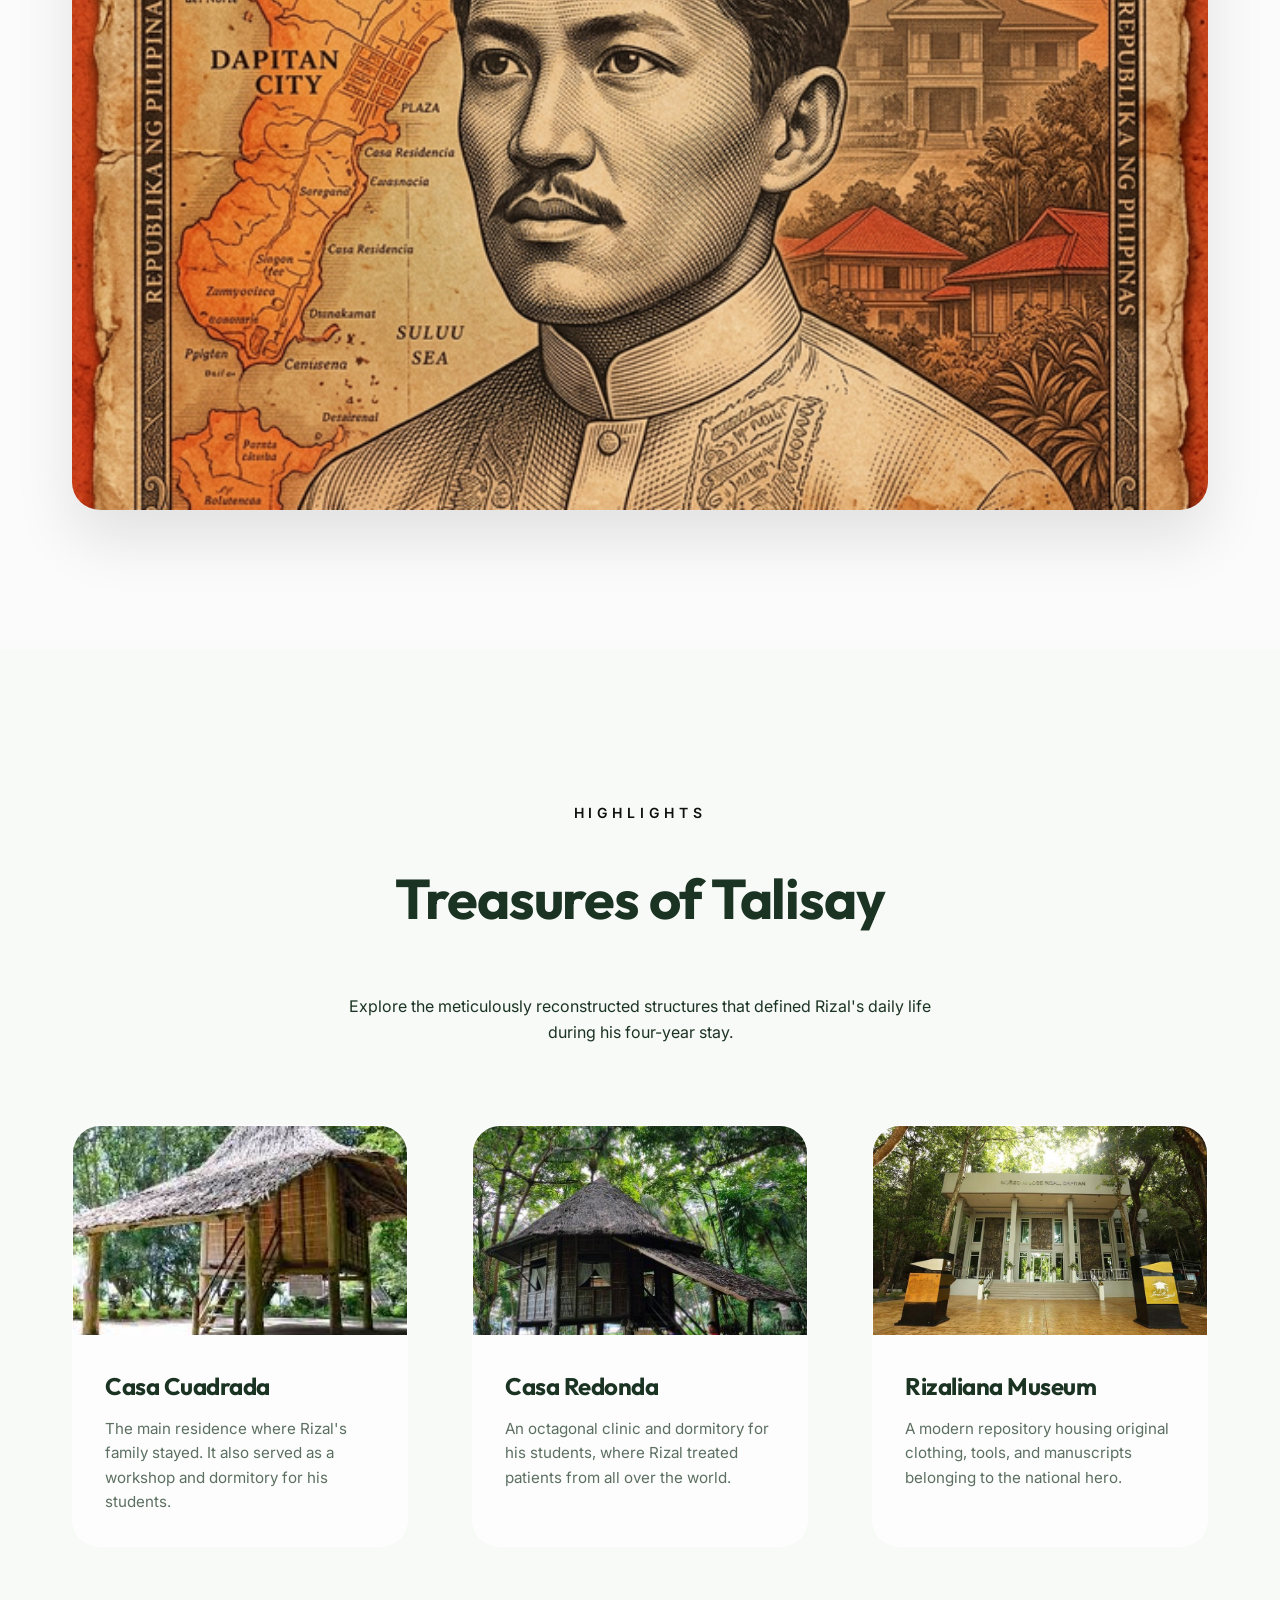
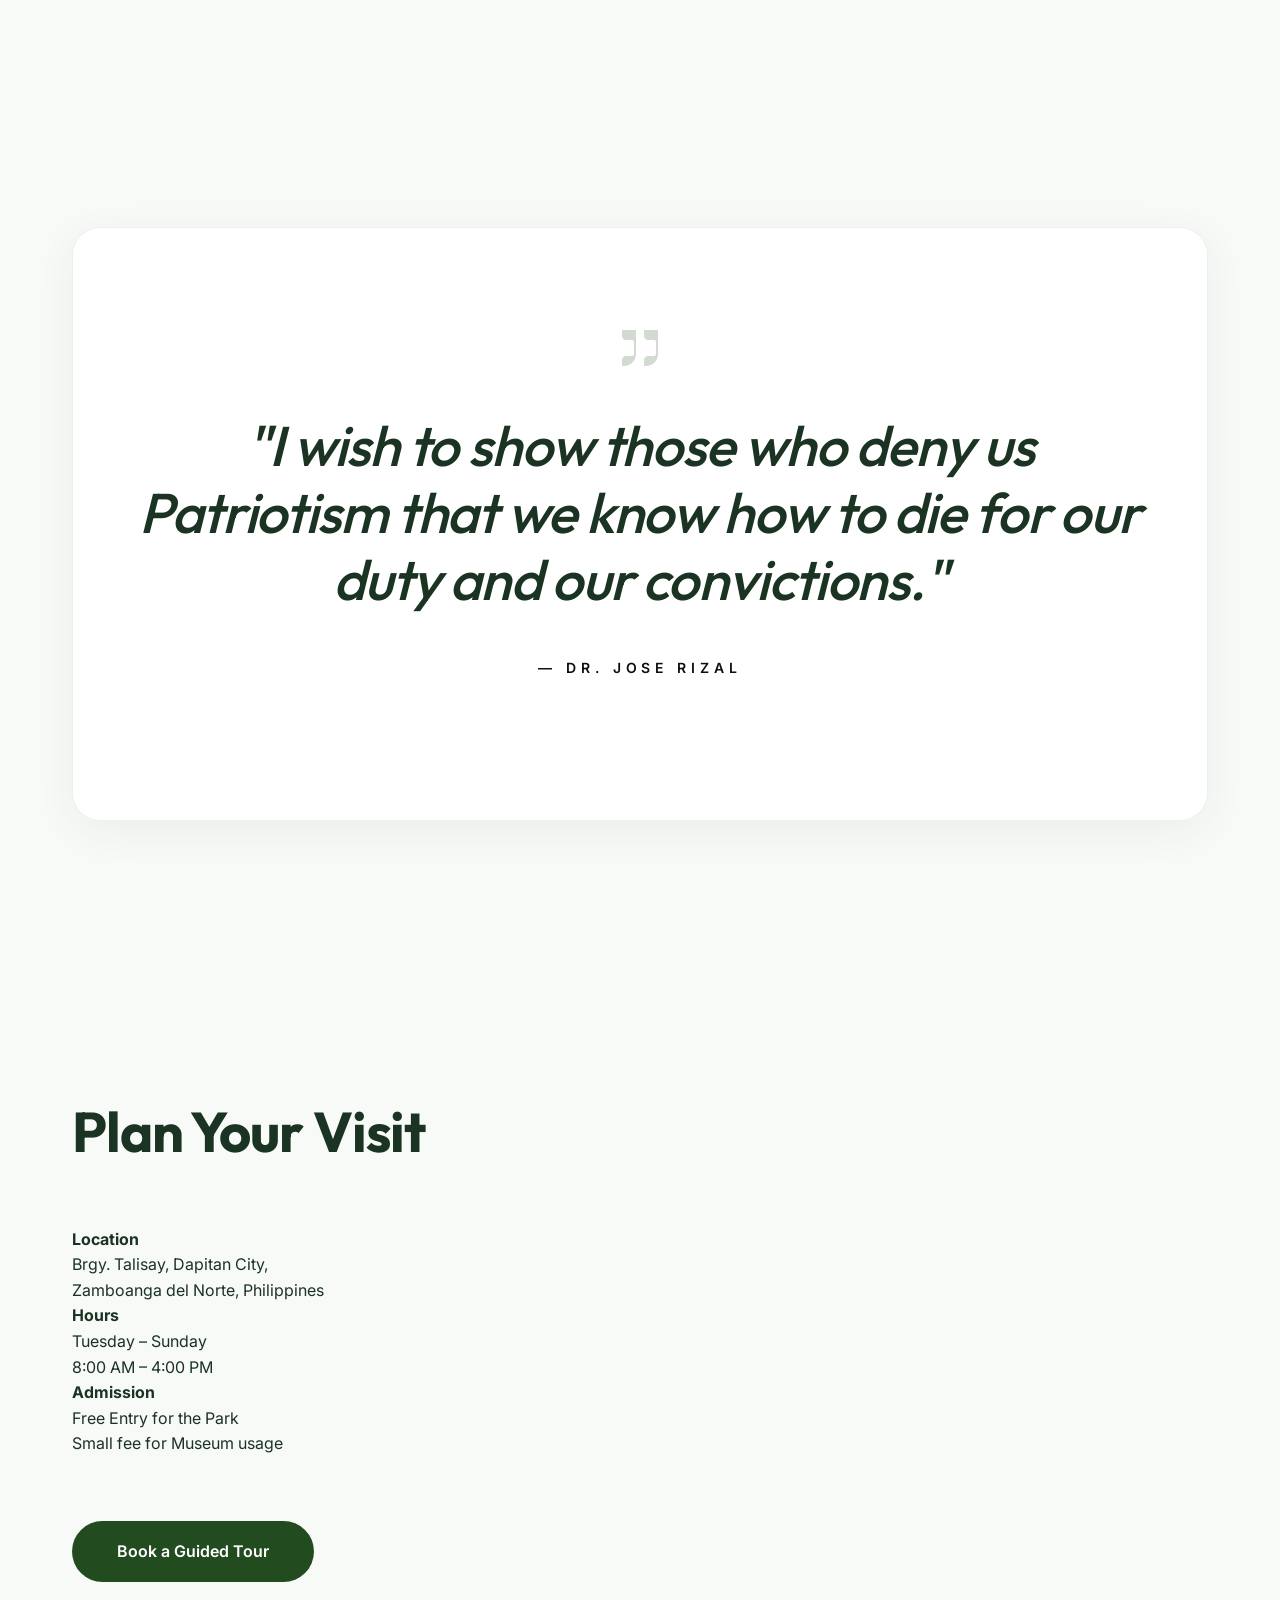
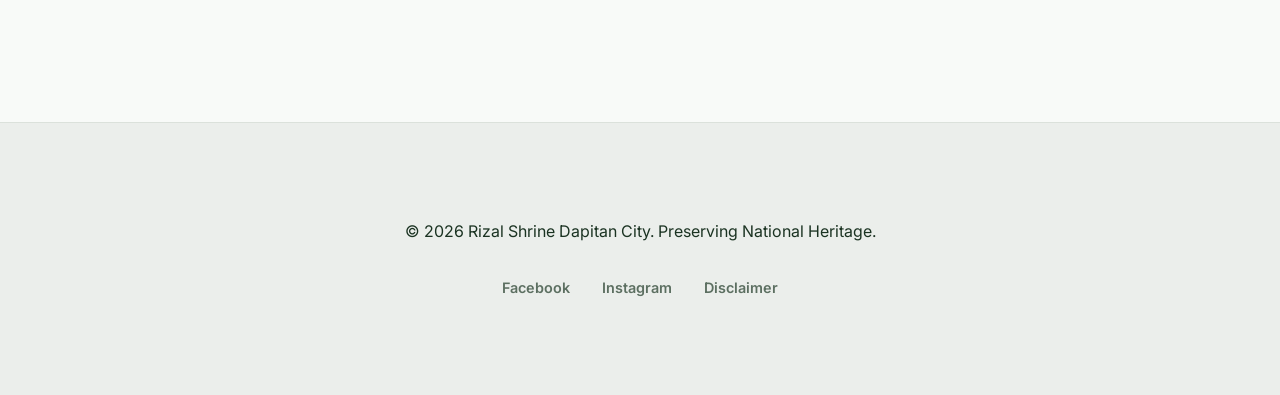
==== commit cd773cac: "new" ====
--- a/index.html
+++ b/index.html
@@ -1,6 +1,6 @@
 <!DOCTYPE html>
 <html lang="en">
-
+    
 <head>
     <meta charset="UTF-8">
     <meta name="viewport" content="width=device-width, initial-scale=1.0">
@@ -26,7 +26,7 @@
         <div class="container">
             <a href="index.html" class="logo">
                 <img src="images/logo_new.jpg" alt="Rizal Shrine Logo" class="nav-logo">
-                RIZAL <span>SHRINE</span>
+                RIZAL SHRINE<span>| Dapitan City</span>
             </a>
             <ul class="nav-links">
                 <li><a href="index.html" class="active">Home</a></li>
@@ -36,12 +36,18 @@
                 <li><a href="trivia.html">Trivia</a></li>
                 <li><a href="contact.html">Contact</a></li>
             </ul>
+            <div class="menu-toggle" id="menu-toggle">
+                <span></span>
+                <span></span>
+                <span></span>
+            </div>
         </div>
     </nav>
 
     <header class="hero" style="background-image: url('images/hero-bg-v2.jpg');">
         <div class="hero-overlay"></div>
         <div class="container hero-content">
+            <span class="eyebrow">National Historical Landmark</span>
             <h1>Excellence in Exile</h1>
             <p>Journey through the four-year exile of Dr. Jose Rizal—a period of reflection, innovation, and enduring legacy.</p>
             <div class="hero-actions">
--- a/css/style.css
+++ b/css/style.css
@@ -83,7 +83,7 @@
 }
 
 .navbar.scrolled {
-    background: rgba(255, 255, 255, 0.8);
+    background: rgba(255, 255, 255, 0.82);
     top: 10px;
     box-shadow: 0 10px 40px rgba(0, 0, 0, 0.1);
 }
@@ -103,6 +103,7 @@
     align-items: center;
     gap: 0.75rem;
     color: var(--primary);
+    white-space: nowrap;
 }
 
 .nav-logo {
@@ -131,6 +132,24 @@
 
 .nav-links a:hover, .nav-links a.active {
     color: var(--accent);
+}
+
+/* Mobile Menu Toggle */
+.menu-toggle {
+    display: none;
+    flex-direction: column;
+    gap: 6px;
+    cursor: pointer;
+    z-index: 1001;
+}
+
+.menu-toggle span {
+    display: block;
+    width: 28px;
+    height: 3px;
+    background: var(--primary);
+    border-radius: 4px;
+    transition: var(--transition);
 }
 
 /* Hero */
@@ -168,6 +187,7 @@
     border-radius: var(--radius);
     border: 1px solid rgba(255, 255, 255, 0.1);
     color: white; /* Ensure base color is white */
+    margin-top: 120px;
 }
 
 .eyebrow {
@@ -176,8 +196,9 @@
     font-size: 0.875rem;
     text-transform: uppercase;
     letter-spacing: 0.35em;
-    color: white;
+    color: rgb(15, 15, 15);
     margin-bottom: 2rem;
+    padding: 0.75rem 1.5rem;
 }
 
 h1 {
@@ -197,6 +218,7 @@
     display: flex;
     gap: 1.5rem;
     justify-content: center;
+    padding: 2rem;
 }
 
 /* Buttons */
@@ -530,6 +552,19 @@
 }
 
 
+.form-group {
+    margin-bottom: 2rem;
+    display: flex;
+    flex-direction: column;
+    gap: 0.5rem;
+}
+
+.form-group label {
+    font-weight: 600;
+    font-size: 0.85rem;
+    color: var(--accent);
+}
+
 .form-group input, .form-group textarea {
     padding: 1.1rem 1.4rem;
     background: rgba(255, 255, 255, 0.4);
@@ -542,6 +577,19 @@
     transition: var(--transition);
 }
 
+.form-row {
+    display: grid;
+    grid-template-columns: 1fr 1fr;
+    gap: 1.5rem;
+}
+
+@media (max-width: 640px) {
+    .form-row {
+        grid-template-columns: 1fr;
+        gap: 0;
+    }
+}
+
 .form-group input:focus, .form-group textarea:focus {
     background: rgba(255, 255, 255, 0.8);
     border-color: var(--accent);
@@ -564,12 +612,180 @@
 /* Responsive adjustments */
 @media (max-width: 1024px) {
     .contact-container { grid-template-columns: 1fr; gap: 4rem; }
+    .grid-3 { grid-template-columns: repeat(2, 1fr); }
 }
 
 @media (max-width: 768px) {
-    .section { padding: 80px 0; }
-    .hero-actions { flex-direction: column; }
-    .btn { width: 100%; justify-content: center; }
+    :root {
+        --radius: 20px;
+    }
+
+    .section { padding: 70px 0; }
+
+    .section-title {
+        font-size: 2.5rem;
+        margin-bottom: 2.5rem;
+    }
+
+    .hero-content {
+        padding: 3rem 1.5rem;
+        width: 100%;
+        margin-top: 90px;
+    }
+
+    h1 {
+        font-size: 3.5rem;
+    }
+
+    .hero p {
+        font-size: 1.1rem;
+    }
+
+    .hero-actions { 
+        flex-direction: column;
+        width: 100%;
+    }
+
+    .btn { 
+        width: 100%; 
+        justify-content: center; 
+        padding: 1rem 2rem;
+    }
+
+    /* Mobile Navbar */
+    .menu-toggle {
+        display: flex;
+    }
+
+    .nav-links {
+        position: absolute;
+        top: 100%;
+        left: 0;
+        right: 0;
+        background: rgba(255, 255, 255, 0.98);
+        backdrop-filter: blur(20px);
+        flex-direction: column;
+        padding: 2.5rem;
+        gap: 1.5rem;
+        border-radius: 24px;
+        margin-top: 1rem;
+        box-shadow: 0 20px 40px rgba(0,0,0,0.1);
+        border: 1px solid rgba(0,0,0,0.05);
+        opacity: 0;
+        visibility: hidden;
+        transform: translateY(10px);
+        transition: var(--transition);
+        text-align: center;
+    }
+
+    .navbar.mobile-active .nav-links {
+        opacity: 1;
+        visibility: visible;
+        transform: translateY(0);
+    }
+
+    /* Menu Toggle Animation */
+    .navbar.mobile-active .menu-toggle span:nth-child(1) {
+        transform: translateY(9px) rotate(45deg);
+    }
+    .navbar.mobile-active .menu-toggle span:nth-child(2) {
+        opacity: 0;
+    }
+    .navbar.mobile-active .menu-toggle span:nth-child(3) {
+        transform: translateY(-9px) rotate(-45deg);
+    }
+
+    .logo {
+        font-size: 0.95rem;
+    }
+
+    .logo span {
+        font-size: 0.85rem;
+    }
+
+    .eyebrow {
+        font-size: 0.8rem;
+        padding: 0.6rem 1.2rem;
+    }
+
+    .grid-2, .grid-3 {
+        grid-template-columns: 1fr;
+        gap: 2.5rem;
+    }
+
+    .stat-card {
+        padding: 3rem 1.5rem;
+    }
+
+    .stat-number {
+        font-size: 3.5rem;
+    }
+
+    .contact-form {
+        padding: 2rem;
+    }
+
+    .gallery-grid {
+        grid-template-columns: 1fr;
+    }
+}
+
+@media (max-width: 480px) {
+    h1 {
+        font-size: 2.75rem;
+    }
+
+    .section-title {
+        font-size: 2.2rem;
+    }
+
+    .navbar {
+        width: 95%;
+        padding: 0.6rem 1rem;
+        top: 8px;
+    }
+
+    .logo {
+        font-size: 0.9rem;
+        gap: 0.4rem;
+    }
+
+    .logo span {
+        font-size: 0.75rem;
+    }
+
+    .nav-logo {
+        height: 26px;
+        width: 26px;
+    }
+
+    .nav-links {
+        gap: 1rem;
+    }
+
+    .nav-links a {
+        font-size: 0.85rem;
+    }
+
+    .menu-toggle span {
+        width: 24px;
+        height: 2.5px;
+    }
+
+    .hero-content {
+        margin-top: 80px;
+    }
+
+    .btn {
+        font-size: 0.9rem;
+        padding: 0.8rem 1.5rem;
+    }
+
+    .eyebrow {
+        font-size: 0.75rem;
+        padding: 0.5rem 1rem;
+        letter-spacing: 0.2em;
+    }
 }
 
 /* --- Global Animation System --- */
